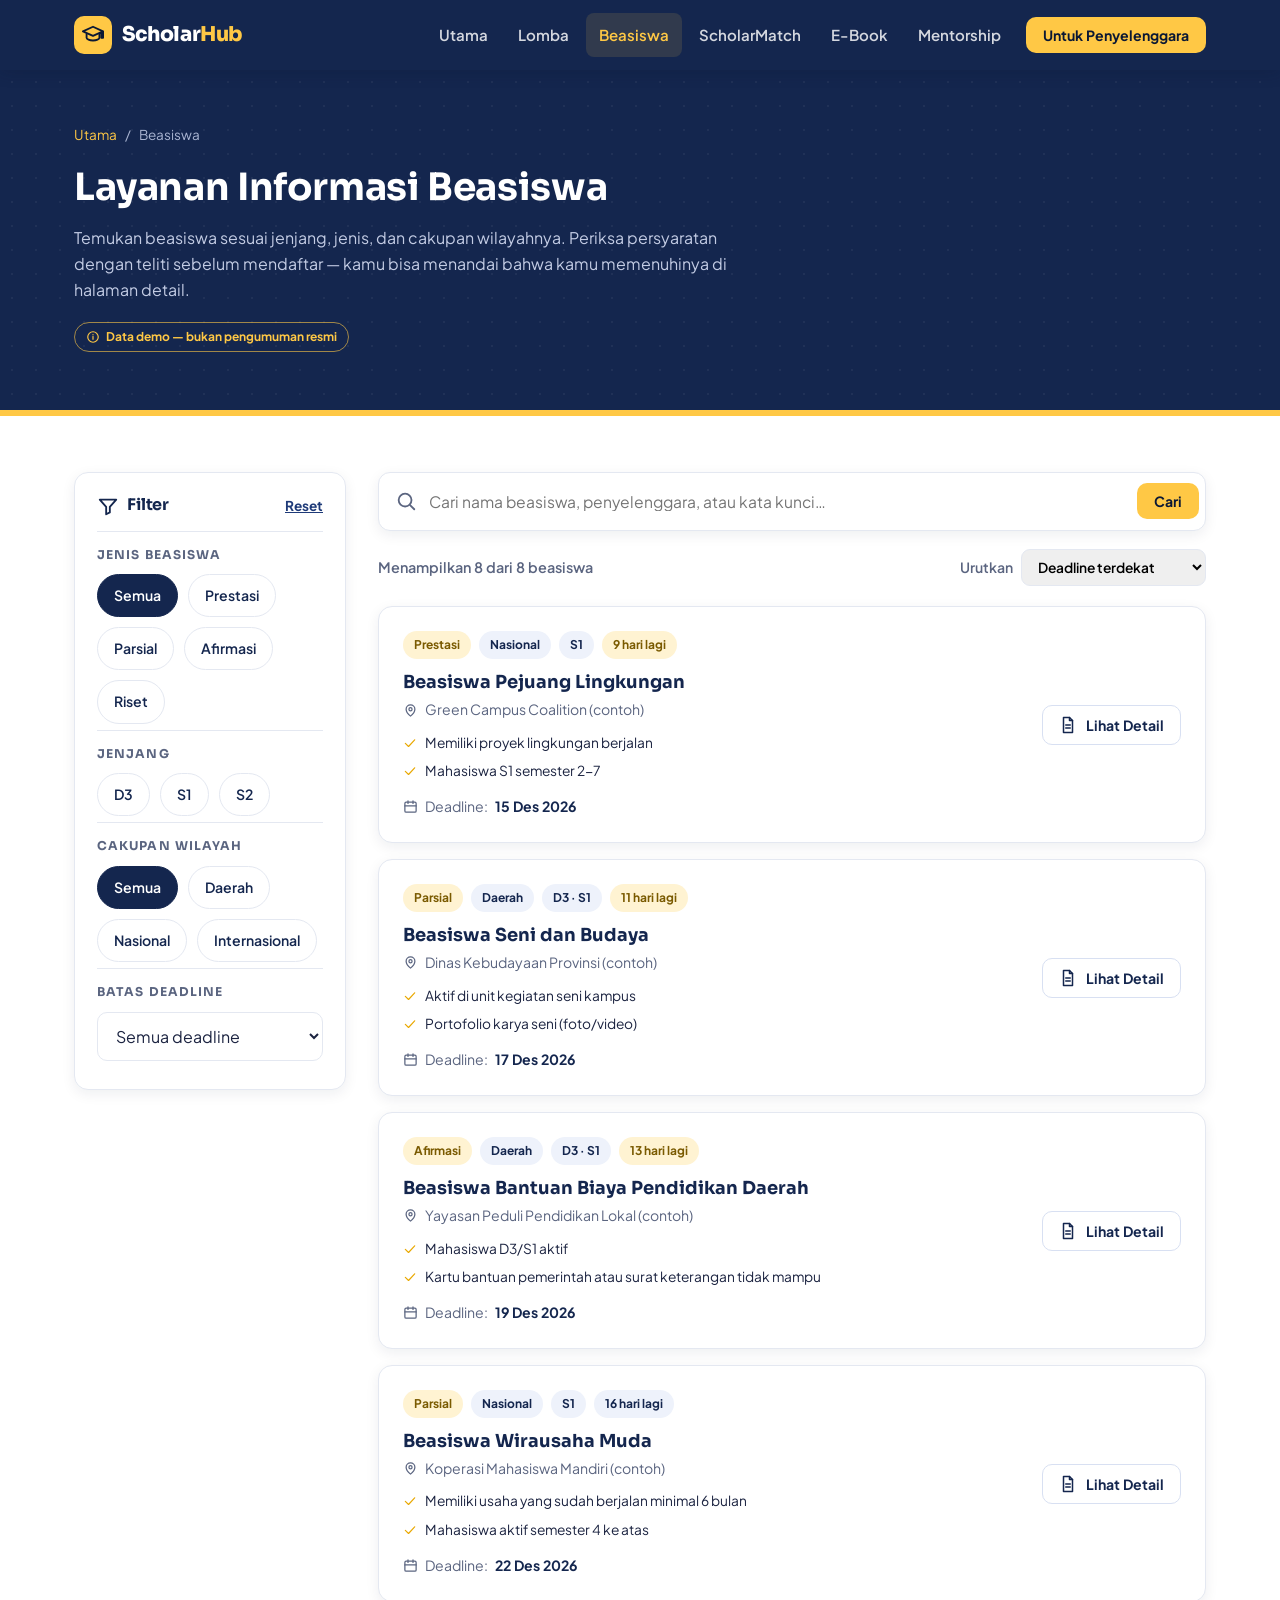
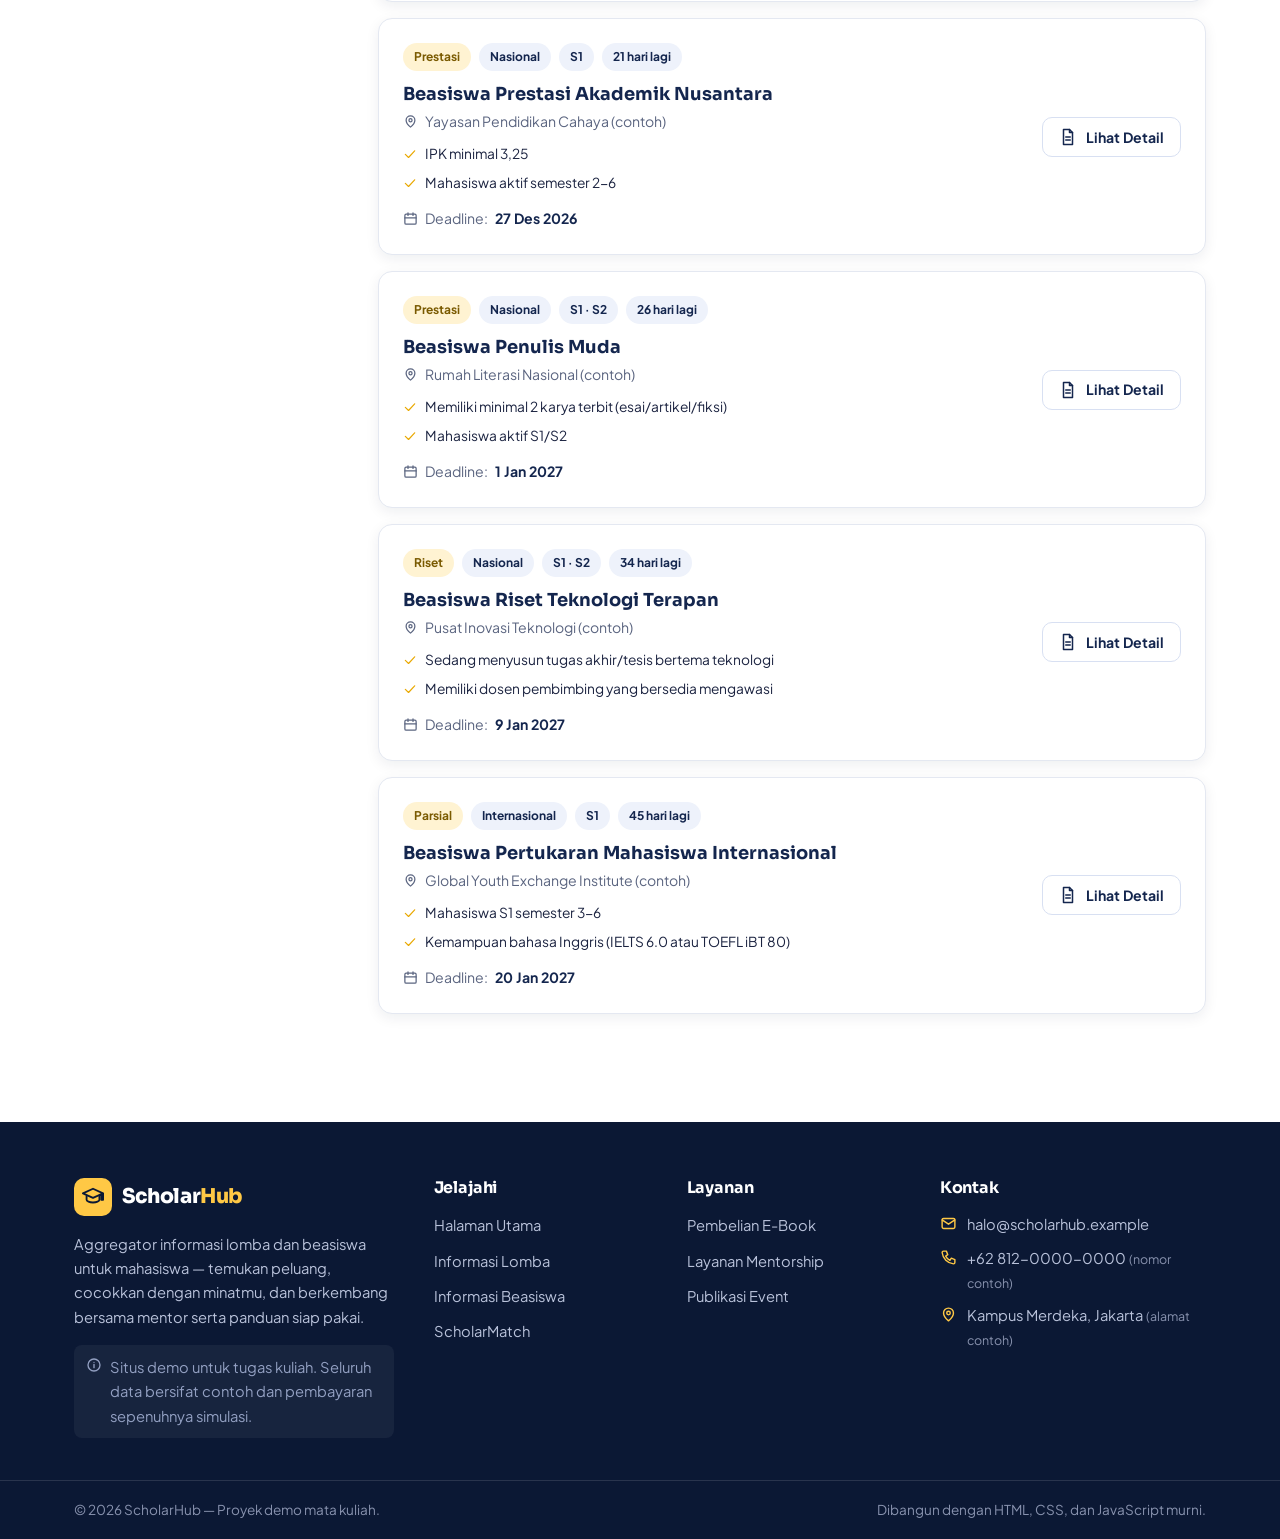
==== beasiswa.html @ 5a9e5149 "first commit" ====
<!DOCTYPE html>
<html lang="id">

<head>
    <meta charset="UTF-8">
    <meta name="viewport" content="width=device-width, initial-scale=1.0">
    <title>Informasi Beasiswa — ScholarHub</title>
    <meta name="description" content="Katalog beasiswa untuk mahasiswa dengan pencarian dan filter.">
    <link rel="preconnect" href="https://fonts.googleapis.com">
    <link rel="preconnect" href="https://fonts.gstatic.com" crossorigin>
    <link
        href="https://fonts.googleapis.com/css2?family=Sora:wght@600;700;800&family=Plus+Jakarta+Sans:wght@400;500;600;700&display=swap"
        rel="stylesheet">
    <link rel="stylesheet" href="css/style.css">
</head>

<body data-page="beasiswa">

    <header class="site-header">
        <div class="container nav-inner">
            <a class="brand" href="index.html">
                <span class="brand-mark"><svg class="icon">
                        <use href="#i-cap"></use>
                    </svg></span>
                <span class="brand-text">Scholar<em>Hub</em></span>
            </a>
            <button class="nav-toggle" id="navToggle" aria-label="Buka menu navigasi" aria-expanded="false">
                <svg class="icon">
                    <use href="#i-menu"></use>
                </svg>
            </button>
            <nav class="nav-menu" id="navMenu">
                <a class="nav-link" data-nav="utama" href="index.html">Utama</a>
                <a class="nav-link" data-nav="lomba" href="lomba.html">Lomba</a>
                <a class="nav-link" data-nav="beasiswa" href="beasiswa.html">Beasiswa</a>
                <a class="nav-link" data-nav="scholarmatch" href="scholarmatch.html">ScholarMatch</a>
                <a class="nav-link" data-nav="ebook" href="ebook.html">E-Book</a>
                <a class="nav-link" data-nav="mentorship" href="mentorship.html">Mentorship</a>
                <a class="btn btn-primary btn-sm nav-cta" data-nav="publikasi" href="publikasi-event.html">Untuk
                    Penyelenggara</a>
            </nav>
        </div>
    </header>

    <main>
        <section class="page-hero">
            <div class="container">
                <nav class="breadcrumb"><a href="index.html">Utama</a><span>/</span><span>Beasiswa</span></nav>
                <h1>Layanan Informasi Beasiswa</h1>
                <p>Temukan beasiswa sesuai jenjang, jenis, dan cakupan wilayahnya. Periksa persyaratan
                    dengan teliti sebelum mendaftar — kamu bisa menandai bahwa kamu memenuhinya di halaman detail.</p>
                <span class="badge badge-outline-light">
                    <svg class="icon">
                        <use href="#i-info"></use>
                    </svg> Data demo — bukan pengumuman resmi</span>
            </div>
        </section>

        <section class="katalog-section">
            <div class="container katalog-layout">

                <aside class="filter-panel" id="filterPanel">
                    <div class="filter-head">
                        <h3><svg class="icon">
                                <use href="#i-filter"></use>
                            </svg> Filter</h3>
                        <button class="link-btn" id="resetFilter">Reset</button>
                    </div>
                    <div class="filter-group">
                        <h4>Jenis Beasiswa</h4>
                        <div class="chip-group">
                            <label class="chip"><input type="radio" name="jenis" value="Semua"
                                    checked><span>Semua</span></label>
                            <label class="chip"><input type="radio" name="jenis"
                                    value="Prestasi"><span>Prestasi</span></label>
                            <label class="chip"><input type="radio" name="jenis"
                                    value="Parsial"><span>Parsial</span></label>
                            <label class="chip"><input type="radio" name="jenis"
                                    value="Afirmasi"><span>Afirmasi</span></label>
                            <label class="chip"><input type="radio" name="jenis"
                                    value="Riset"><span>Riset</span></label>
                        </div>
                    </div>
                    <div class="filter-group">
                        <h4>Jenjang</h4>
                        <div class="chip-group">
                            <label class="chip"><input type="checkbox" name="jenjang" value="D3"><span>D3</span></label>
                            <label class="chip"><input type="checkbox" name="jenjang" value="S1"><span>S1</span></label>
                            <label class="chip"><input type="checkbox" name="jenjang" value="S2"><span>S2</span></label>
                        </div>
                    </div>
                    <div class="filter-group">
                        <h4>Cakupan Wilayah</h4>
                        <div class="chip-group">
                            <label class="chip"><input type="radio" name="cakupan" value="Semua"
                                    checked><span>Semua</span></label>
                            <label class="chip"><input type="radio" name="cakupan"
                                    value="Daerah"><span>Daerah</span></label>
                            <label class="chip"><input type="radio" name="cakupan"
                                    value="Nasional"><span>Nasional</span></label>
                            <label class="chip"><input type="radio" name="cakupan"
                                    value="Internasional"><span>Internasional</span></label>
                        </div>
                    </div>
                    <div class="filter-group">
                        <h4>Batas Deadline</h4>
                        <div class="field" style="margin:0">
                            <select id="filterDeadline">
                                <option value="">Semua deadline</option>
                                <option value="7">paling lambat 7 hari lagi</option>
                                <option value="30">paling lambat 30 hari lagi</option>
                                <option value="90">paling lambat 90 hari lagi</option>
                            </select>
                        </div>
                    </div>
                </aside>

                <div class="hasil-col">
                    <div class="search-bar">
                        <svg class="icon">
                            <use href="#i-search"></use>
                        </svg>
                        <input type="search" id="cariBeasiswa"
                            placeholder="Cari nama beasiswa, penyelenggara, atau kata kunci…">
                        <button class="btn btn-primary btn-sm" id="btnCari">Cari</button>
                    </div>
                    <div class="hasil-toolbar">
                        <p class="hasil-count" id="hasilCount"></p>
                        <div style="display:flex;gap:12px;align-items:center;flex-wrap:wrap">
                            <label class="sort-wrap">Urutkan
                                <select id="urutkan">
                                    <option value="deadline">Deadline terdekat</option>
                                    <option value="baru">Terbaru ditambahkan</option>
                                    <option value="judul">Nama A–Z</option>
                                </select>
                            </label>
                            <button class="filter-toggle-btn" id="toggleFilter">
                                <svg class="icon">
                                    <use href="#i-filter"></use>
                                </svg> Filter</button>
                        </div>
                    </div>

                    <div class="item-list" id="beasiswaList"></div>

                    <div class="empty-state" id="emptyBeasiswa" hidden>
                        <div class="empty-icon"><svg class="icon">
                                <use href="#i-search"></use>
                            </svg></div>
                        <h3>Tidak ada beasiswa yang cocok</h3>
                        <p>Coba ubah kata kunci pencarian atau longgarkan filter yang dipilih.</p>
                        <button class="btn btn-outline" id="resetFilter2">
                            <svg class="icon">
                                <use href="#i-refresh"></use>
                            </svg> Reset Semua Filter</button>
                    </div>
                </div>
            </div>
        </section>
    </main>

    <footer class="site-footer">
        <div class="footer-grid">
            <div class="footer-brand">
                <a class="brand" href="index.html">
                    <span class="brand-mark"><svg class="icon">
                            <use href="#i-cap"></use>
                        </svg></span>
                    <span class="brand-text">Scholar<em>Hub</em></span>
                </a>
                <p>Aggregator informasi lomba dan beasiswa untuk mahasiswa — temukan peluang,
                    cocokkan dengan minatmu, dan berkembang bersama mentor serta panduan siap pakai.</p>
                <p class="footer-note"><svg class="icon">
                        <use href="#i-info"></use>
                    </svg>
                    Situs demo untuk tugas kuliah. Seluruh data bersifat contoh dan pembayaran sepenuhnya simulasi.</p>
            </div>
            <nav class="footer-col">
                <h4>Jelajahi</h4>
                <ul>
                    <li><a href="index.html">Halaman Utama</a></li>
                    <li><a href="lomba.html">Informasi Lomba</a></li>
                    <li><a href="beasiswa.html">Informasi Beasiswa</a></li>
                    <li><a href="scholarmatch.html">ScholarMatch</a></li>
                </ul>
            </nav>
            <nav class="footer-col">
                <h4>Layanan</h4>
                <ul>
                    <li><a href="ebook.html">Pembelian E-Book</a></li>
                    <li><a href="mentorship.html">Layanan Mentorship</a></li>
                    <li><a href="publikasi-event.html">Publikasi Event</a></li>
                </ul>
            </nav>
            <div class="footer-col">
                <h4>Kontak</h4>
                <ul class="footer-contact">
                    <li><svg class="icon">
                            <use href="#i-mail"></use>
                        </svg>
                        <a href="mailto:halo@scholarhub.example">halo@scholarhub.example</a>
                    </li>
                    <li><svg class="icon">
                            <use href="#i-phone"></use>
                        </svg>
                        <span>+62 812-0000-0000 <em>(nomor contoh)</em></span>
                    </li>
                    <li><svg class="icon">
                            <use href="#i-map-pin"></use>
                        </svg>
                        <span>Kampus Merdeka, Jakarta <em>(alamat contoh)</em></span>
                    </li>
                </ul>
            </div>
        </div>
        <div class="footer-bottom">
            <div class="container">
                <span>© <span data-year>2025</span> ScholarHub — Proyek demo mata kuliah.</span>
                <span>Dibangun dengan HTML, CSS, dan JavaScript murni.</span>
            </div>
        </div>
    </footer>

    <div class="modal-overlay" id="modalDetail" aria-hidden="true">
        <div class="modal" role="dialog" aria-modal="true">
            <button class="modal-close" data-close aria-label="Tutup detail">
                <svg class="icon">
                    <use href="#i-close"></use>
                </svg>
            </button>
            <div class="modal-body" id="modalBody"></div>
        </div>
    </div>

    <script src="js/script.js"></script>
</body>

</html>
---- css/style.css ----
/* =========================================================
   style.css — GAYA TUNGGAL SCHOLARHUB (semua 7 halaman)
   Palet: biru tua (utama), kuning (aksen), putih (dasar)
   Urutan: 1) Global  2) Halaman utama  3) Lomba & Beasiswa
   4) ScholarMatch  5) E-Book  6) Mentorship  7) Publikasi Event
   ========================================================= */

:root {
    --navy: #14264E;
    --navy-dark: #0B1834;
    --navy-2: #1E3A78;
    --navy-3: #31559E;
    --navy-soft: #EEF2FB;
    --navy-line: #D8E0F2;
    --yellow: #FFC845;
    --yellow-strong: #E9A800;
    --yellow-soft: #FFF3D2;
    --white: #FFFFFF;
    --ink: #1B2340;
    --muted: #5B6580;
    --line: #E4E8F1;
    --green: #157347;
    --green-soft: #E3F4E9;
    --red: #C22F2F;
    --red-soft: #FBEAE8;
    --radius: 14px;
    --radius-sm: 10px;
    --shadow: 0 10px 30px rgba(11, 24, 52, .10);
    --shadow-sm: 0 4px 14px rgba(11, 24, 52, .07);
    --font-body: "Plus Jakarta Sans", "Segoe UI", Tahoma, sans-serif;
    --font-head: "Sora", "Plus Jakarta Sans", "Segoe UI", sans-serif;
}

/* =========================================================
   1) GAYA GLOBAL
   ========================================================= */
* {
    margin: 0;
    padding: 0;
    box-sizing: border-box
}

html {
    scroll-behavior: smooth
}

body {
    font-family: var(--font-body);
    color: var(--ink);
    background: var(--white);
    line-height: 1.65;
    font-size: 16px
}

img {
    max-width: 100%;
    display: block
}

a {
    color: var(--navy-2);
    text-decoration: none
}

a:hover {
    color: var(--navy-dark)
}

h1,
h2,
h3,
h4 {
    font-family: var(--font-head);
    color: var(--navy);
    line-height: 1.28;
    letter-spacing: -.01em
}

.container {
    max-width: 1180px;
    margin: 0 auto;
    padding: 0 24px
}

section {
    padding: 72px 0
}

.icon {
    width: 22px;
    height: 22px;
    flex: none;
    fill: none;
    stroke: currentColor;
    stroke-width: 2;
    stroke-linecap: round;
    stroke-linejoin: round
}

/* Kepala section */
.section-head {
    max-width: 640px;
    margin-bottom: 42px
}

.section-head.center {
    margin-inline: auto;
    text-align: center
}

.kicker {
    display: flex;
    align-items: center;
    gap: 10px;
    font-size: .78rem;
    font-weight: 700;
    letter-spacing: .15em;
    text-transform: uppercase;
    color: var(--navy-2);
    margin-bottom: 12px
}

.kicker::before {
    content: "";
    width: 26px;
    height: 4px;
    background: var(--yellow);
    border-radius: 2px
}

.kicker.center {
    justify-content: center
}

.section-head h2 {
    font-size: clamp(1.55rem, 3vw, 2.15rem);
    margin-bottom: 10px
}

.section-head p {
    color: var(--muted)
}

.fineprint {
    font-size: .78rem;
    color: var(--muted);
    margin-top: 12px
}

.fineprint.center {
    text-align: center
}

/* Tombol */
.btn {
    display: inline-flex;
    align-items: center;
    justify-content: center;
    gap: 9px;
    font-family: var(--font-body);
    font-weight: 700;
    font-size: .95rem;
    line-height: 1;
    padding: 14px 24px;
    border-radius: var(--radius-sm);
    border: 1px solid transparent;
    cursor: pointer;
    transition: transform .2s, box-shadow .2s, background .2s,
        color .2s, border-color .2s;
    text-decoration: none
}

.btn .icon {
    width: 18px;
    height: 18px
}

.btn-primary {
    background: var(--yellow);
    color: var(--navy-dark)
}

.btn-primary:hover {
    background: #FFD666;
    transform: translateY(-2px);
    box-shadow: 0 8px 20px rgba(233, 168, 0, .35);
    color: var(--navy-dark)
}

.btn-outline {
    background: var(--white);
    color: var(--navy);
    border-color: var(--navy-line)
}

.btn-outline:hover {
    border-color: var(--navy);
    background: var(--navy-soft);
    transform: translateY(-2px);
    color: var(--navy)
}

.btn-light {
    background: transparent;
    color: var(--white);
    border-color: rgba(255, 255, 255, .55)
}

.btn-light:hover {
    background: var(--white);
    color: var(--navy-dark);
    transform: translateY(-2px)
}

.btn-dark {
    background: var(--navy);
    color: #fff
}

.btn-dark:hover {
    background: var(--navy-2);
    transform: translateY(-2px);
    box-shadow: 0 8px 20px rgba(20, 38, 78, .35);
    color: #fff
}

.btn-sm {
    padding: 10px 16px;
    font-size: .88rem
}

.btn-block {
    width: 100%
}

.btn[disabled],
.btn.disabled {
    opacity: .5;
    cursor: not-allowed;
    transform: none !important;
    box-shadow: none !important
}

.link-btn {
    background: none;
    border: none;
    color: var(--navy-2);
    font-weight: 700;
    font-size: .85rem;
    cursor: pointer;
    text-decoration: underline;
    font-family: inherit;
    padding: 0
}

.link-btn:hover {
    color: var(--navy-dark)
}

/* Badge */
.badge {
    display: inline-flex;
    align-items: center;
    gap: 6px;
    font-size: .75rem;
    font-weight: 700;
    padding: 4px 11px;
    border-radius: 999px;
    background: var(--navy-soft);
    color: var(--navy)
}

.badge .icon {
    width: 14px;
    height: 14px
}

.badge-yellow {
    background: var(--yellow-soft);
    color: #7A5A00
}

.badge-green {
    background: var(--green-soft);
    color: var(--green)
}

.badge-red {
    background: var(--red-soft);
    color: var(--red)
}

.badge-solid {
    background: var(--yellow);
    color: var(--navy-dark)
}

.badge-dark {
    background: var(--navy);
    color: #fff
}

.badge-outline-light {
    background: transparent;
    border: 1px solid rgba(255, 200, 69, .6);
    color: var(--yellow)
}

/* Navbar */
.site-header {
    position: sticky;
    top: 0;
    z-index: 60;
    background: var(--navy);
    box-shadow: 0 2px 14px rgba(11, 24, 52, .25)
}

.nav-inner {
    display: flex;
    align-items: center;
    justify-content: space-between;
    gap: 16px;
    min-height: 70px;
    position: relative
}

.brand {
    display: flex;
    align-items: center;
    gap: 10px
}

.brand-mark {
    width: 38px;
    height: 38px;
    border-radius: 10px;
    background: var(--yellow);
    color: var(--navy-dark);
    display: flex;
    align-items: center;
    justify-content: center
}

.brand-text {
    font-family: var(--font-head);
    font-weight: 800;
    font-size: 1.28rem;
    color: #fff;
    letter-spacing: -.02em
}

.brand-text em {
    font-style: normal;
    color: var(--yellow)
}

.nav-menu {
    display: flex;
    align-items: center;
    gap: 4px
}

.nav-link {
    color: rgba(255, 255, 255, .82);
    font-weight: 600;
    font-size: .94rem;
    padding: 10px 13px;
    border-radius: 8px;
    transition: color .2s, background .2s
}

.nav-link:hover {
    color: #fff;
    background: rgba(255, 255, 255, .08)
}

.nav-link.active {
    color: var(--yellow);
    background: rgba(255, 200, 69, .12)
}

.nav-cta {
    margin-left: 8px
}

.nav-toggle {
    display: none;
    background: transparent;
    border: 0;
    color: #fff;
    padding: 8px;
    cursor: pointer
}

.nav-toggle .icon {
    width: 26px;
    height: 26px
}

@media(max-width:960px) {
    .nav-toggle {
        display: inline-flex
    }

    .nav-menu {
        position: absolute;
        top: 100%;
        left: 0;
        right: 0;
        background: var(--navy-dark);
        flex-direction: column;
        align-items: stretch;
        padding: 14px 24px 20px;
        gap: 4px;
        display: none;
        box-shadow: 0 18px 32px rgba(11, 24, 52, .35)
    }

    .nav-menu.open {
        display: flex
    }

    .nav-link {
        padding: 12px 10px
    }

    .nav-cta {
        margin: 8px 0 0;
        justify-content: center
    }
}

/* Page hero (halaman layanan) */
.page-hero {
    background: var(--navy);
    color: #fff;
    padding: 54px 0 58px;
    background-image: radial-gradient(rgba(255, 255, 255, .05) 1.2px, transparent 1.2px);
    background-size: 24px 24px;
    border-bottom: 6px solid var(--yellow)
}

.breadcrumb {
    display: flex;
    gap: 8px;
    align-items: center;
    font-size: .85rem;
    color: #AAB5D2;
    margin-bottom: 18px;
    flex-wrap: wrap
}

.breadcrumb a {
    color: var(--yellow)
}

.page-hero h1 {
    color: #fff;
    font-size: clamp(1.7rem, 3.4vw, 2.35rem);
    margin-bottom: 12px;
    max-width: 720px
}

.page-hero p {
    color: #C3CCE4;
    max-width: 660px
}

.page-hero .badge {
    margin-top: 18px
}

/* Kartu & daftar kartu */
.card {
    background: var(--white);
    border: 1px solid var(--line);
    border-radius: var(--radius);
    box-shadow: var(--shadow-sm);
    padding: 26px;
    transition: transform .2s,
        box-shadow .2s, border-color .2s
}

.card:hover {
    transform: translateY(-3px);
    box-shadow: var(--shadow);
    border-color: var(--navy-line)
}

.item-list {
    display: flex;
    flex-direction: column;
    gap: 16px
}

.row-card {
    background: var(--white);
    border: 1px solid var(--line);
    border-radius: var(--radius);
    box-shadow: var(--shadow-sm);
    padding: 24px;
    display: grid;
    grid-template-columns: 1fr auto;
    gap: 18px;
    align-items: center;
    transition: transform .2s, border-color .2s, box-shadow .2s
}

.row-card:hover {
    transform: translateY(-2px);
    border-color: var(--yellow-strong);
    box-shadow: var(--shadow)
}

.row-card h3 {
    font-size: 1.12rem;
    margin-bottom: 4px
}

.tag-row {
    display: flex;
    flex-wrap: wrap;
    gap: 8px;
    margin-bottom: 12px
}

.row-org {
    color: var(--muted);
    font-size: .88rem;
    display: flex;
    align-items: center;
    gap: 7px;
    margin-bottom: 10px
}

.row-org .icon {
    width: 15px;
    height: 15px
}

.row-desc {
    font-size: .93rem;
    margin-bottom: 12px;
    max-width: 640px
}

.row-meta {
    font-size: .88rem;
    color: var(--muted);
    display: flex;
    align-items: center;
    gap: 7px;
    flex-wrap: wrap
}

.row-meta .icon {
    width: 15px;
    height: 15px
}

.row-meta strong {
    color: var(--navy)
}

.row-side {
    display: flex;
    align-items: center
}

.link-judul {
    background: none;
    border: none;
    font-family: var(--font-head);
    font-weight: 700;
    font-size: 1.12rem;
    color: var(--navy);
    cursor: pointer;
    text-align: left;
    padding: 0;
    line-height: 1.3
}

.link-judul:hover {
    color: var(--navy-2);
    text-decoration: underline;
    text-decoration-color: var(--yellow-strong);
    text-decoration-thickness: 3px
}

@media(max-width:720px) {
    .row-card {
        grid-template-columns: 1fr
    }

    .row-side {
        justify-content: flex-start
    }
}

/* Formulir */
.field {
    margin-bottom: 18px
}

.field>label {
    display: block;
    font-weight: 700;
    font-size: .9rem;
    margin-bottom: 7px;
    color: var(--navy)
}

.field .req {
    color: var(--red)
}

.field input[type=text],
.field input[type=email],
.field input[type=tel],
.field input[type=url],
.field input[type=date],
.field input[type=search],
.field input[type=number],
.field select,
.field textarea {
    width: 100%;
    padding: 12px 14px;
    border: 1.5px solid var(--line);
    border-radius: 10px;
    font: inherit;
    color: var(--ink);
    background: #fff;
    transition: border-color .2s, box-shadow .2s
}

.field textarea {
    min-height: 110px;
    resize: vertical
}

.field input:focus,
.field select:focus,
.field textarea:focus {
    outline: none;
    border-color: var(--navy);
    box-shadow: 0 0 0 3px rgba(255, 200, 69, .35)
}

.field.invalid input,
.field.invalid select,
.field.invalid textarea {
    border-color: var(--red)
}

.field-error {
    display: none;
    color: var(--red);
    font-size: .82rem;
    margin-top: 6px;
    font-weight: 600
}

.field.invalid .field-error {
    display: block
}

.field-hint {
    color: var(--muted);
    font-size: .82rem;
    margin-top: 6px
}

.field-row {
    display: grid;
    grid-template-columns: 1fr 1fr;
    gap: 16px
}

@media(max-width:640px) {
    .field-row {
        grid-template-columns: 1fr
    }
}

/* Chip (filter & pilihan kuesioner) */
.chip {
    display: inline-flex;
    cursor: pointer;
    user-select: none
}

.chip input {
    position: absolute;
    opacity: 0;
    pointer-events: none
}

.chip span {
    display: inline-flex;
    align-items: center;
    gap: 8px;
    padding: 9px 16px;
    border-radius: 999px;
    border: 1.5px solid var(--line);
    font-weight: 600;
    font-size: .88rem;
    color: var(--navy);
    background: #fff;
    transition: all .2s
}

.chip span .icon {
    width: 15px;
    height: 15px
}

.chip:hover span {
    border-color: var(--navy-line)
}

.chip input:checked+span {
    background: var(--navy);
    color: #fff;
    border-color: var(--navy)
}

.chip input:focus-visible+span {
    box-shadow: 0 0 0 3px rgba(255, 200, 69, .4)
}

.chip-group {
    display: flex;
    flex-wrap: wrap;
    gap: 10px
}

.agree-check {
    display: flex;
    gap: 10px;
    align-items: flex-start;
    font-size: .9rem;
    cursor: pointer;
    margin: 14px 0
}

.agree-check input {
    width: 18px;
    height: 18px;
    accent-color: var(--navy);
    margin-top: 2px;
    flex: none
}

/* Modal */
.modal-overlay {
    position: fixed;
    inset: 0;
    background: rgba(11, 24, 52, .62);
    display: flex;
    align-items: center;
    justify-content: center;
    padding: 20px;
    z-index: 100;
    opacity: 0;
    visibility: hidden;
    transition: opacity .25s, visibility .25s
}

.modal-overlay.show {
    opacity: 1;
    visibility: visible
}

.modal {
    background: #fff;
    border-radius: 18px;
    max-width: 600px;
    width: 100%;
    max-height: 88vh;
    overflow-y: auto;
    position: relative;
    box-shadow: 0 24px 60px rgba(11, 24, 52, .35);
    transform: translateY(14px);
    transition: transform .25s
}

.modal-overlay.show .modal {
    transform: translateY(0)
}

.modal-close {
    position: absolute;
    top: 14px;
    right: 14px;
    background: var(--navy-soft);
    border: 0;
    width: 36px;
    height: 36px;
    border-radius: 10px;
    display: flex;
    align-items: center;
    justify-content: center;
    cursor: pointer;
    color: var(--navy);
    transition: background .2s
}

.modal-close:hover {
    background: var(--yellow)
}

.modal-body {
    padding: 28px
}

.modal-title {
    font-size: 1.38rem;
    margin: 14px 0 4px;
    padding-right: 42px
}

.modal-org {
    color: var(--muted);
    font-size: .9rem;
    display: flex;
    align-items: center;
    gap: 7px;
    margin-bottom: 4px
}

.modal-org .icon {
    width: 15px;
    height: 15px
}

.modal-sub {
    font-size: 1rem;
    margin: 22px 0 10px
}

.modal-teks {
    font-size: .93rem
}

.modal-cta {
    display: flex;
    gap: 12px;
    flex-wrap: wrap;
    margin-top: 10px
}

.meta-grid {
    display: grid;
    grid-template-columns: 1fr 1fr;
    gap: 10px;
    margin: 18px 0 8px
}

.meta-grid>div {
    background: var(--navy-soft);
    border-radius: 10px;
    padding: 10px 14px
}

.meta-grid span {
    display: block;
    font-size: .72rem;
    color: var(--muted);
    font-weight: 700;
    text-transform: uppercase;
    letter-spacing: .06em;
    margin-bottom: 2px
}

.meta-grid strong {
    font-size: .92rem;
    color: var(--navy)
}

@media(max-width:480px) {
    .meta-grid {
        grid-template-columns: 1fr
    }
}

.check-list {
    list-style: none;
    display: flex;
    flex-direction: column;
    gap: 9px;
    margin-bottom: 8px
}

.check-list li {
    display: flex;
    gap: 10px;
    align-items: flex-start;
    font-size: .93rem
}

.check-list .icon {
    width: 17px;
    height: 17px;
    color: var(--yellow-strong);
    flex: none;
    margin-top: 3px
}

.doc-list {
    list-style: none;
    display: flex;
    flex-direction: column;
    gap: 9px;
    margin-bottom: 8px
}

.doc-list li {
    display: flex;
    gap: 10px;
    align-items: center;
    font-size: .92rem;
    background: var(--navy-soft);
    border-radius: 9px;
    padding: 9px 14px
}

.doc-list .icon {
    width: 16px;
    height: 16px;
    color: var(--navy-2)
}

/* Catatan / alert */
.note {
    display: flex;
    gap: 12px;
    align-items: flex-start;
    background: var(--yellow-soft);
    border: 1px solid rgba(233, 168, 0, .4);
    border-radius: 12px;
    padding: 14px 16px;
    font-size: .88rem;
    color: #6B4E00;
    margin-top: 16px
}

.note .icon {
    width: 18px;
    height: 18px;
    flex: none;
    margin-top: 2px
}

.note.info {
    background: var(--navy-soft);
    border-color: var(--navy-line);
    color: var(--navy)
}

.note.success {
    background: var(--green-soft);
    border-color: #BFE3CC;
    color: #0E5C36
}

.note.danger {
    background: var(--red-soft);
    border-color: #F1C4C0;
    color: var(--red)
}

.note .link-btn {
    margin-left: 6px;
    white-space: nowrap
}

/* Empty state */
.empty-state {
    text-align: center;
    padding: 60px 24px;
    border: 1.5px dashed var(--line);
    border-radius: var(--radius)
}

.empty-icon {
    width: 70px;
    height: 70px;
    border-radius: 50%;
    background: var(--navy-soft);
    color: var(--navy-2);
    display: flex;
    align-items: center;
    justify-content: center;
    margin: 0 auto 18px
}

.empty-icon .icon {
    width: 32px;
    height: 32px
}

.empty-state h3 {
    margin-bottom: 8px
}

.empty-state p {
    color: var(--muted);
    margin-bottom: 20px
}

/* Stepper (checkout & booking) */
.stepper {
    list-style: none;
    display: flex;
    margin: 26px 0 30px;
    border: 1px solid var(--line);
    border-radius: 12px;
    overflow: hidden;
    background: #fff
}

.stepper li {
    flex: 1;
    display: flex;
    align-items: center;
    gap: 10px;
    padding: 13px 16px;
    font-weight: 700;
    font-size: .84rem;
    color: var(--muted);
    border-right: 1px solid var(--line)
}

.stepper li:last-child {
    border-right: 0
}

.stepper li span {
    width: 26px;
    height: 26px;
    border-radius: 50%;
    background: var(--navy-soft);
    color: var(--navy);
    display: flex;
    align-items: center;
    justify-content: center;
    font-size: .8rem;
    flex: none
}

.stepper li.aktif {
    color: var(--navy);
    background: var(--navy-soft)
}

.stepper li.aktif span {
    background: var(--navy);
    color: var(--yellow)
}

.stepper li.selesai {
    color: var(--navy)
}

.stepper li.selesai span {
    background: var(--yellow);
    color: var(--navy-dark)
}

@media(max-width:640px) {
    .stepper li {
        padding: 10px;
        font-size: .72rem
    }

    .stepper li span {
        display: none
    }
}

/* Utilitas bersama */
.spinner {
    width: 44px;
    height: 44px;
    border: 4px solid var(--navy-soft);
    border-top-color: var(--yellow-strong);
    border-radius: 50%;
    animation: spin .8s linear infinite;
    margin: 0 auto
}

.spinner.kecil {
    width: 24px;
    height: 24px;
    border-width: 3px
}

@keyframes spin {
    to {
        transform: rotate(360deg)
    }
}

.harga {
    display: flex;
    flex-direction: column;
    line-height: 1.2
}

.harga strong {
    font-family: var(--font-head);
    font-size: 1.18rem;
    color: var(--navy)
}

.harga span {
    font-size: .78rem;
    color: var(--muted)
}

.total-row {
    display: flex;
    justify-content: space-between;
    font-size: .95rem;
    color: var(--muted);
    padding: 9px 0
}

.total-row.grand {
    border-top: 1.5px solid var(--line);
    margin-top: 6px;
    padding-top: 14px;
    color: var(--navy);
    font-size: 1.12rem;
    font-weight: 800;
    font-family: var(--font-head)
}

.promo-row {
    display: flex;
    gap: 10px
}

.promo-row input {
    flex: 1;
    padding: 11px 14px;
    border: 1.5px solid var(--line);
    border-radius: 10px;
    font: inherit
}

.pay-result {
    text-align: center;
    padding: 14px 0 4px
}

.pay-icon {
    width: 74px;
    height: 74px;
    border-radius: 50%;
    display: flex;
    align-items: center;
    justify-content: center;
    margin: 0 auto 16px;
    background: var(--green-soft);
    color: var(--green)
}

.pay-icon .icon {
    width: 34px;
    height: 34px
}

.pay-icon.merah {
    background: var(--red-soft);
    color: var(--red)
}

.pay-result h3 {
    font-size: 1.35rem;
    margin-bottom: 8px
}

.pay-result .pay-sub {
    color: var(--muted);
    font-size: .92rem;
    max-width: 420px;
    margin: 0 auto 18px
}

.pay-result .modal-cta {
    justify-content: center;
    margin-top: 18px
}

/* Toast */
.toast-box {
    position: fixed;
    bottom: 24px;
    left: 50%;
    transform: translateX(-50%);
    z-index: 200;
    display: flex;
    flex-direction: column;
    gap: 10px;
    width: min(92vw, 430px)
}

.toast {
    display: flex;
    align-items: center;
    gap: 12px;
    background: var(--navy-dark);
    color: #fff;
    padding: 14px 18px;
    border-radius: 12px;
    font-size: .92rem;
    font-weight: 600;
    box-shadow: 0 14px 34px rgba(11, 24, 52, .4);
    animation: toastIn .3s ease
}

.toast .icon {
    width: 20px;
    height: 20px;
    color: var(--yellow)
}

.toast.sukses .icon {
    color: #5BD98F
}

.toast.out {
    animation: toastOut .3s ease forwards
}

@keyframes toastIn {
    from {
        opacity: 0;
        transform: translateY(14px)
    }

    to {
        opacity: 1;
        transform: none
    }
}

@keyframes toastOut {
    to {
        opacity: 0;
        transform: translateY(14px)
    }
}

/* Footer */
.site-footer {
    background: var(--navy-dark);
    color: #B9C2DA;
    margin-top: 24px
}

.footer-grid {
    display: grid;
    grid-template-columns: 1.5fr 1fr 1fr 1.25fr;
    gap: 40px;
    padding: 56px 24px 42px;
    max-width: 1180px;
    margin: 0 auto
}

.footer-grid h4 {
    color: #fff;
    font-size: 1rem;
    margin-bottom: 14px
}

.footer-brand p {
    font-size: .92rem;
    margin-top: 16px
}

.footer-note {
    display: flex;
    gap: 8px;
    align-items: flex-start;
    color: #93A0C2;
    font-size: .82rem;
    margin-top: 14px;
    background: rgba(255, 255, 255, .05);
    padding: 10px 12px;
    border-radius: 8px
}

.footer-note .icon {
    width: 16px;
    height: 16px;
    margin-top: 2px;
    flex: none
}

.footer-col ul {
    list-style: none;
    display: flex;
    flex-direction: column;
    gap: 9px
}

.footer-col a {
    color: #B9C2DA;
    font-size: .92rem
}

.footer-col a:hover {
    color: var(--yellow)
}

.footer-contact li {
    display: flex;
    gap: 10px;
    align-items: flex-start;
    font-size: .92rem
}

.footer-contact .icon {
    width: 17px;
    height: 17px;
    margin-top: 3px;
    color: var(--yellow);
    flex: none
}

.footer-contact em {
    font-style: normal;
    color: #8892AE;
    font-size: .78rem
}

.footer-bottom {
    border-top: 1px solid rgba(255, 255, 255, .12);
    padding: 18px 0
}

.footer-bottom .container {
    display: flex;
    justify-content: space-between;
    gap: 12px;
    flex-wrap: wrap;
    font-size: .85rem;
    color: #8892AE
}

@media(max-width:900px) {
    .footer-grid {
        grid-template-columns: 1fr 1fr
    }
}

@media(max-width:560px) {
    .footer-grid {
        grid-template-columns: 1fr
    }
}

/* =========================================================
   2) HALAMAN UTAMA (index.html)
   ========================================================= */
/* Hero */
.hero {
    background: var(--navy);
    color: #fff;
    padding: 88px 0 96px;
    border-bottom: 6px solid var(--yellow);
    background-image: radial-gradient(rgba(255, 255, 255, .06) 1.5px, transparent 1.5px);
    background-size: 26px 26px
}

.hero-grid {
    display: grid;
    grid-template-columns: 1.12fr .88fr;
    gap: 56px;
    align-items: center
}

.hero-kicker {
    display: inline-flex;
    align-items: center;
    gap: 10px;
    font-weight: 700;
    letter-spacing: .16em;
    text-transform: uppercase;
    font-size: .78rem;
    color: var(--yellow);
    margin-bottom: 18px
}

.hero-kicker::before {
    content: "";
    width: 34px;
    height: 3px;
    background: var(--yellow)
}

.hero h1 {
    color: #fff;
    font-size: clamp(2.05rem, 4.5vw, 3.2rem);
    line-height: 1.13;
    margin-bottom: 20px
}

.hero h1 span {
    color: var(--yellow)
}

.hero-lead {
    color: #C7D0E8;
    max-width: 520px;
    font-size: 1.05rem;
    margin-bottom: 32px
}

.hero-actions {
    display: flex;
    flex-wrap: wrap;
    gap: 14px;
    margin-bottom: 26px
}

.btn-hero-alt {
    background: rgba(255, 255, 255, .08);
    color: var(--yellow);
    border: 1px dashed rgba(255, 200, 69, .55)
}

.btn-hero-alt:hover {
    background: rgba(255, 200, 69, .16);
    color: var(--yellow);
    transform: translateY(-2px)
}

.hero-note {
    display: flex;
    gap: 9px;
    align-items: flex-start;
    color: #8894B4;
    font-size: .83rem;
    max-width: 440px
}

.hero-note .icon {
    width: 16px;
    height: 16px;
    flex: none;
    margin-top: 3px
}

.hero-panel {
    background: #fff;
    border-radius: 18px;
    box-shadow: 0 30px 60px rgba(5, 12, 30, .4);
    padding: 22px;
    color: var(--ink)
}

.hero-panel-head {
    display: flex;
    align-items: center;
    gap: 9px;
    font-weight: 800;
    font-family: var(--font-head);
    color: var(--navy);
    font-size: .95rem;
    padding-bottom: 14px;
    border-bottom: 1px solid var(--line);
    margin-bottom: 14px
}

.dot-live {
    width: 9px;
    height: 9px;
    border-radius: 50%;
    background: var(--yellow-strong);
    animation: pulse 1.6s infinite
}

@keyframes pulse {

    0%,
    100% {
        box-shadow: 0 0 0 0 rgba(233, 168, 0, .45)
    }

    50% {
        box-shadow: 0 0 0 7px rgba(233, 168, 0, 0)
    }
}

.hero-slides {
    position: relative;
    min-height: 206px
}

.hero-slide {
    position: absolute;
    inset: 0;
    display: flex;
    flex-direction: column;
    gap: 12px;
    opacity: 0;
    transform: translateX(16px);
    transition: opacity .5s, transform .5s;
    pointer-events: none
}

.hero-slide.aktif {
    opacity: 1;
    transform: none;
    pointer-events: auto
}

.hero-item {
    border: 1px solid var(--line);
    border-radius: 12px;
    padding: 14px 16px;
    display: flex;
    flex-direction: column;
    gap: 7px;
    transition: border-color .2s, transform .2s
}

.hero-item:hover {
    border-color: var(--yellow-strong);
    transform: translateX(4px)
}

.hero-item .badge {
    align-self: flex-start
}

.hero-item strong {
    font-family: var(--font-head);
    font-size: .96rem;
    color: var(--navy);
    line-height: 1.32
}

.hero-item small {
    color: var(--muted);
    display: flex;
    align-items: center;
    gap: 6px;
    font-size: .79rem
}

.hero-item small .icon {
    width: 14px;
    height: 14px
}

.hero-dots {
    display: flex;
    gap: 7px;
    justify-content: center;
    margin-top: 16px
}

.hero-dots button {
    width: 8px;
    height: 8px;
    border-radius: 99px;
    border: 0;
    background: var(--navy-line);
    cursor: pointer;
    padding: 0;
    transition: all .25s
}

.hero-dots button.aktif {
    width: 22px;
    background: var(--yellow-strong)
}

@media(max-width:960px) {
    .hero {
        padding: 60px 0 70px
    }

    .hero-grid {
        grid-template-columns: 1fr;
        gap: 40px
    }
}

/* Statistik */
.stats-strip {
    padding: 64px 0 46px
}

.stats-grid {
    display: grid;
    grid-template-columns: repeat(4, 1fr)
}

.stat {
    padding: 0 26px;
    border-left: 1px solid var(--line)
}

.stat:first-child {
    border-left: 0;
    padding-left: 0
}

.stat-num {
    font-family: var(--font-head);
    font-size: 2.6rem;
    font-weight: 800;
    color: var(--navy);
    display: flex;
    align-items: baseline;
    line-height: 1.1
}

.stat-num em {
    font-style: normal;
    color: var(--yellow-strong);
    font-size: 1.5rem;
    margin-left: 2px
}

.stat-label {
    color: var(--muted);
    font-size: .92rem;
    font-weight: 600;
    display: block;
    margin-top: 6px
}

@media(max-width:760px) {
    .stats-grid {
        grid-template-columns: 1fr 1fr;
        gap: 26px 0
    }

    .stat:nth-child(odd) {
        border-left: 0;
        padding-left: 0
    }
}

/* Kategori populer */
.kategori-section {
    padding-top: 56px
}

.kategori-grid {
    display: grid;
    grid-template-columns: repeat(4, 1fr);
    gap: 22px
}

.kategori-tile {
    background: var(--white);
    border: 1px solid var(--line);
    border-radius: var(--radius);
    box-shadow: var(--shadow-sm);
    padding: 26px 24px;
    display: flex;
    flex-direction: column;
    gap: 10px;
    transition: transform .2s, border-color .2s, box-shadow .2s
}

.kategori-tile:hover {
    transform: translateY(-4px);
    border-color: var(--yellow-strong);
    box-shadow: var(--shadow)
}

.kategori-ic {
    width: 48px;
    height: 48px;
    border-radius: 12px;
    background: var(--navy-soft);
    color: var(--navy-2);
    display: flex;
    align-items: center;
    justify-content: center;
    transition: background .2s, color .2s
}

.kategori-tile:hover .kategori-ic {
    background: var(--yellow);
    color: var(--navy-dark)
}

.kategori-tile strong {
    font-family: var(--font-head);
    color: var(--navy);
    font-size: 1.02rem
}

.kategori-count {
    font-size: .85rem;
    color: var(--muted)
}

.kategori-count b {
    color: var(--navy-2)
}

.kategori-cta {
    margin-top: auto;
    font-weight: 700;
    font-size: .88rem;
    color: var(--yellow-strong);
    display: inline-flex;
    align-items: center;
    gap: 7px
}

.kategori-cta .icon {
    width: 15px;
    height: 15px;
    transition: transform .2s
}

.kategori-tile:hover .kategori-cta .icon {
    transform: translateX(4px)
}

@media(max-width:960px) {
    .kategori-grid {
        grid-template-columns: 1fr 1fr
    }
}

@media(max-width:560px) {
    .kategori-grid {
        grid-template-columns: 1fr
    }
}

/* Terbaru */
.terbaru-section {
    background: var(--navy-soft)
}

.terbaru-head {
    display: flex;
    justify-content: space-between;
    align-items: flex-end;
    gap: 20px;
    flex-wrap: wrap;
    margin-bottom: 34px
}

.terbaru-head .section-head {
    margin-bottom: 0
}

.tab-toggle {
    display: inline-flex;
    background: #fff;
    border: 1px solid var(--navy-line);
    border-radius: 999px;
    padding: 5px;
    gap: 4px
}

.tab-btn {
    border: 0;
    background: transparent;
    font: inherit;
    font-weight: 700;
    font-size: .9rem;
    padding: 9px 22px;
    border-radius: 999px;
    cursor: pointer;
    color: var(--muted);
    transition: background .2s, color .2s
}

.tab-btn.aktif {
    background: var(--navy);
    color: var(--yellow)
}

.terbaru-grid {
    display: grid;
    grid-template-columns: repeat(4, 1fr);
    gap: 22px
}

.item-card {
    display: flex;
    flex-direction: column;
    gap: 10px;
    padding: 22px
}

.item-top {
    display: flex;
    justify-content: space-between;
    gap: 10px;
    align-items: flex-start;
    flex-wrap: wrap
}

.item-card h3 {
    font-size: 1rem;
    line-height: 1.35
}

.item-org {
    color: var(--muted);
    font-size: .85rem
}

.item-meta {
    display: flex;
    align-items: center;
    gap: 7px;
    color: var(--muted);
    font-size: .85rem
}

.item-meta .icon {
    width: 15px;
    height: 15px
}

.item-link {
    margin-top: auto;
    display: inline-flex;
    align-items: center;
    gap: 7px;
    font-weight: 700;
    font-size: .87rem;
    color: var(--yellow-strong)
}

.item-link .icon {
    width: 15px;
    height: 15px;
    transition: transform .2s
}

.item-card:hover .item-link .icon {
    transform: translateX(4px)
}

.terbaru-more {
    margin-top: 34px;
    text-align: center
}

@media(max-width:960px) {
    .terbaru-grid {
        grid-template-columns: 1fr 1fr
    }
}

@media(max-width:560px) {
    .terbaru-grid {
        grid-template-columns: 1fr
    }
}

/* Enam layanan */
.layanan-section {
    padding-top: 64px
}

.layanan-grid {
    display: grid;
    grid-template-columns: repeat(3, 1fr);
    gap: 24px
}

.layanan-card {
    background: var(--white);
    border: 1px solid var(--line);
    border-radius: var(--radius);
    box-shadow: var(--shadow-sm);
    padding: 28px 26px;
    display: flex;
    flex-direction: column;
    transition: transform .2s, border-color .2s, box-shadow .2s
}

.layanan-card:hover {
    transform: translateY(-4px);
    border-color: var(--yellow-strong);
    box-shadow: var(--shadow)
}

.layanan-top {
    display: flex;
    justify-content: space-between;
    align-items: center;
    margin-bottom: 18px
}

.layanan-no {
    font-family: var(--font-head);
    font-weight: 800;
    font-size: 1.05rem;
    color: var(--navy-line)
}

.layanan-ic {
    width: 46px;
    height: 46px;
    border-radius: 12px;
    background: var(--navy);
    color: var(--yellow);
    display: flex;
    align-items: center;
    justify-content: center
}

.layanan-card h3 {
    font-size: 1.12rem;
    margin-bottom: 8px
}

.layanan-card p {
    font-size: .92rem;
    color: var(--muted)
}

.layanan-link {
    margin-top: auto;
    padding-top: 18px;
    display: inline-flex;
    align-items: center;
    gap: 7px;
    font-weight: 700;
    font-size: .9rem;
    color: var(--yellow-strong)
}

.layanan-link .icon {
    width: 15px;
    height: 15px;
    transition: transform .2s
}

.layanan-card:hover .layanan-link .icon {
    transform: translateX(4px)
}

@media(max-width:960px) {
    .layanan-grid {
        grid-template-columns: 1fr 1fr
    }
}

@media(max-width:600px) {
    .layanan-grid {
        grid-template-columns: 1fr
    }
}

/* Keunggulan */
.unggul-section {
    background: var(--navy-dark);
    color: #C7D0E8;
    background-image: radial-gradient(rgba(255, 255, 255, .05) 1.2px, transparent 1.2px);
    background-size: 24px 24px
}

.unggul-grid {
    display: grid;
    grid-template-columns: 1fr 1.15fr;
    gap: 64px;
    align-items: center
}

.kicker-light {
    color: var(--yellow)
}

.unggul-copy h2 {
    color: #fff;
    font-size: clamp(1.55rem, 3vw, 2.1rem);
    margin-bottom: 14px
}

.unggul-copy p {
    margin-bottom: 28px
}

.unggul-list {
    list-style: none
}

.unggul-list li {
    display: flex;
    gap: 18px;
    padding: 20px 0;
    border-bottom: 1px solid rgba(255, 255, 255, .1)
}

.unggul-list li:last-child {
    border-bottom: 0
}

.unggul-ic {
    width: 46px;
    height: 46px;
    border-radius: 50%;
    background: rgba(255, 200, 69, .15);
    color: var(--yellow);
    display: flex;
    align-items: center;
    justify-content: center;
    flex: none
}

.unggul-list h4 {
    color: #fff;
    font-size: 1rem;
    margin-bottom: 4px
}

.unggul-list p {
    font-size: .9rem
}

@media(max-width:900px) {
    .unggul-grid {
        grid-template-columns: 1fr;
        gap: 20px
    }
}

/* CTA akhir */
.cta-final {
    background: var(--yellow);
    padding: 56px 0
}

.cta-inner {
    display: flex;
    justify-content: space-between;
    align-items: center;
    gap: 28px;
    flex-wrap: wrap
}

.cta-inner h2 {
    color: var(--navy-dark);
    font-size: clamp(1.4rem, 2.6vw, 1.9rem)
}

.cta-inner p {
    color: #6B4E00;
    margin-top: 6px
}

/* =========================================================
   3) LOMBA & BEASISWA (lomba.html, beasiswa.html)
   ========================================================= */
.katalog-section {
    padding: 56px 0 84px
}

.katalog-layout {
    display: grid;
    grid-template-columns: 272px 1fr;
    gap: 32px;
    align-items: start
}

/* Sidebar filter */
.filter-panel {
    background: #fff;
    border: 1px solid var(--line);
    border-radius: var(--radius);
    box-shadow: var(--shadow-sm);
    padding: 22px;
    position: sticky;
    top: 92px
}

.filter-head {
    display: flex;
    justify-content: space-between;
    align-items: center;
    margin-bottom: 14px
}

.filter-head h3 {
    display: flex;
    gap: 8px;
    align-items: center;
    font-size: 1rem
}

.filter-group {
    border-top: 1px solid var(--line);
    padding: 16px 0 6px
}

.filter-group h4 {
    font-size: .76rem;
    text-transform: uppercase;
    letter-spacing: .09em;
    color: var(--muted);
    margin-bottom: 11px
}

/* Bar pencarian & toolbar hasil */
.search-bar {
    display: flex;
    align-items: center;
    gap: 12px;
    background: #fff;
    border: 1.5px solid var(--line);
    border-radius: 12px;
    padding: 6px 6px 6px 16px;
    box-shadow: var(--shadow-sm);
    transition: border-color .2s, box-shadow .2s
}

.search-bar:focus-within {
    border-color: var(--navy);
    box-shadow: 0 0 0 3px rgba(255, 200, 69, .3)
}

.search-bar .icon {
    color: var(--muted)
}

.search-bar input {
    flex: 1;
    border: none;
    outline: none;
    font: inherit;
    padding: 10px 0;
    font-size: .98rem;
    background: transparent;
    min-width: 0
}

.hasil-toolbar {
    display: flex;
    align-items: center;
    justify-content: space-between;
    gap: 14px;
    margin: 18px 0 20px;
    flex-wrap: wrap
}

.hasil-count {
    color: var(--muted);
    font-size: .9rem;
    font-weight: 600
}

.sort-wrap {
    display: flex;
    align-items: center;
    gap: 8px;
    font-size: .88rem;
    color: var(--muted);
    font-weight: 600
}

.sort-wrap select {
    border: 1.5px solid var(--line);
    border-radius: 9px;
    padding: 8px 12px;
    font: inherit;
    font-size: .86rem;
    cursor: pointer
}

.filter-toggle-btn {
    display: none
}

/* Dua persyaratan ringkas pada kartu beasiswa */
.bea-syarat {
    list-style: none;
    display: flex;
    flex-direction: column;
    gap: 6px;
    margin-bottom: 12px
}

.bea-syarat li {
    display: flex;
    gap: 8px;
    align-items: flex-start;
    font-size: .86rem;
    color: var(--ink)
}

.bea-syarat .icon {
    width: 14px;
    height: 14px;
    color: var(--yellow-strong);
    flex: none;
    margin-top: 4px
}

@media(max-width:960px) {
    .katalog-layout {
        grid-template-columns: 1fr
    }

    .filter-panel {
        position: static;
        display: none
    }

    .filter-panel.open {
        display: block
    }

    .filter-toggle-btn {
        display: inline-flex;
        align-items: center;
        gap: 8px;
        background: var(--navy-soft);
        border: 1px solid var(--navy-line);
        color: var(--navy);
        font: inherit;
        font-weight: 700;
        font-size: .86rem;
        padding: 9px 14px;
        border-radius: 9px;
        cursor: pointer
    }
}

/* =========================================================
   4) SCHOLARMATCH (scholarmatch.html)
   ========================================================= */
.match-section {
    padding: 56px 0 84px
}

.match-grid {
    display: grid;
    grid-template-columns: 1fr 1.1fr;
    gap: 32px;
    align-items: start
}

.sm-form-title {
    display: flex;
    align-items: center;
    gap: 10px;
    font-size: 1.25rem;
    margin-bottom: 22px
}

.sm-form-title .icon {
    color: var(--yellow-strong)
}

.sm-form .chip-group {
    margin-top: 2px
}

.sm-form .field.invalid .chip span {
    border-color: var(--red)
}

.sm-form-cta {
    display: flex;
    gap: 14px;
    flex-wrap: wrap;
    margin-top: 24px
}

/* Panel hasil */
.hasil-panel {
    min-height: 420px
}

.hasil-placeholder {
    padding: 60px 30px;
    text-align: center;
    border: 1.5px dashed var(--line);
    border-radius: var(--radius);
    background: var(--navy-soft)
}

.hasil-placeholder h3 {
    margin: 16px 0 8px
}

.hasil-placeholder p {
    color: var(--muted);
    max-width: 380px;
    margin: 0 auto
}

.hasil-head {
    display: flex;
    justify-content: space-between;
    align-items: center;
    gap: 14px;
    flex-wrap: wrap;
    margin-bottom: 6px
}

.hasil-head h2 {
    font-size: 1.35rem
}

.hasil-sub {
    color: var(--muted);
    font-size: .9rem;
    margin-bottom: 18px
}

.hasil-footer {
    display: flex;
    justify-content: space-between;
    align-items: center;
    gap: 12px;
    flex-wrap: wrap;
    margin-top: 22px;
    padding: 16px;
    border-radius: 12px;
    background: var(--navy-soft);
    font-size: .9rem;
    color: var(--navy)
}

/* Kartu rekomendasi */
.rekom-card {
    background: #fff;
    border: 1px solid var(--line);
    border-radius: var(--radius);
    box-shadow: var(--shadow-sm);
    padding: 24px;
    transition: transform .2s, border-color .2s, box-shadow .2s
}

.rekom-card:hover {
    transform: translateY(-2px);
    border-color: var(--yellow-strong);
    box-shadow: var(--shadow)
}

.rekom-head {
    display: flex;
    justify-content: space-between;
    align-items: center;
    gap: 12px;
    flex-wrap: wrap;
    margin-bottom: 12px
}

.rekom-head h3 {
    font-size: 1.08rem
}

.skor {
    display: flex;
    align-items: center;
    gap: 10px
}

.skor-bar {
    width: 110px;
    height: 8px;
    border-radius: 99px;
    background: var(--navy-soft);
    overflow: hidden
}

.skor-bar i {
    display: block;
    height: 100%;
    background: var(--yellow-strong);
    border-radius: 99px
}

.skor b {
    font-family: var(--font-head);
    color: var(--navy);
    font-size: .92rem
}

.rekom-alasan {
    display: flex;
    gap: 9px;
    align-items: flex-start;
    background: var(--yellow-soft);
    border-radius: 10px;
    padding: 10px 14px;
    font-size: .87rem;
    color: #6B4E00;
    margin: 12px 0
}

.rekom-alasan .icon {
    width: 16px;
    height: 16px;
    flex: none;
    margin-top: 2px;
    color: var(--yellow-strong)
}

@media(max-width:960px) {
    .match-grid {
        grid-template-columns: 1fr
    }

    .hasil-panel {
        min-height: 0
    }
}

/* =========================================================
   5) E-BOOK (ebook.html)
   ========================================================= */
/* Strip pesanan/booking/pengajuan terakhir (dipakai ebook, mentorship, publikasi) */
.strip-section {
    padding: 16px 0 0
}

/* Katalog e-book */
.katalog-ebook {
    padding-top: 56px
}

.ebook-grid {
    display: grid;
    grid-template-columns: repeat(3, 1fr);
    gap: 26px
}

.ebook-card {
    background: #fff;
    border: 1px solid var(--line);
    border-radius: var(--radius);
    box-shadow: var(--shadow-sm);
    padding: 22px;
    display: flex;
    gap: 20px;
    transition: transform .2s, border-color .2s, box-shadow .2s
}

.ebook-card:hover {
    transform: translateY(-4px);
    border-color: var(--yellow-strong);
    box-shadow: var(--shadow)
}

.ebook-cover {
    width: 150px;
    flex: none;
    display: flex;
    flex-direction: column;
    gap: 8px;
    padding: 16px;
    border-radius: 8px;
    color: #fff;
    box-shadow: inset -14px 0 22px rgba(0, 0, 0, .14), 0 6px 14px rgba(11, 24, 52, .18)
}

.ebook-cover .bc-tag {
    font-size: .62rem;
    letter-spacing: .15em;
    text-transform: uppercase;
    font-weight: 700;
    opacity: .8
}

.ebook-cover strong {
    font-family: var(--font-head);
    font-size: .95rem;
    line-height: 1.28;
    margin-top: auto
}

.ebook-cover .bc-line {
    width: 34px;
    height: 4px;
    background: var(--yellow);
    border-radius: 2px
}

.ebook-cover .bc-cat {
    font-size: .74rem;
    opacity: .85
}

.cv-a {
    background: var(--navy)
}

.cv-b {
    background: var(--navy-2)
}

.cv-c {
    background: var(--navy-3)
}

.cv-d {
    background: var(--navy-dark)
}

.cv-e {
    background: var(--yellow);
    color: var(--navy-dark)
}

.cv-e .bc-line {
    background: var(--navy-dark)
}

.cv-f {
    background: #4A6FB8
}

.ebook-info {
    display: flex;
    flex-direction: column;
    gap: 10px;
    min-width: 0
}

.ebook-info h3 {
    font-size: 1.05rem;
    line-height: 1.3
}

.ebook-info p {
    font-size: .9rem;
    color: var(--muted)
}

.ebook-meta {
    font-size: .84rem;
    color: var(--muted)
}

.ebook-foot {
    margin-top: auto;
    display: flex;
    justify-content: space-between;
    align-items: flex-end;
    gap: 12px;
    flex-wrap: wrap
}

.ebook-btns {
    display: flex;
    gap: 8px;
    flex-wrap: wrap
}

/* Checkout (dipakai ebook & mentorship) */
.checkout-section {
    padding: 56px 0 84px;
    background: var(--navy-soft)
}

.checkout-card {
    background: #fff;
    border: 1px solid var(--line);
    border-radius: 18px;
    box-shadow: var(--shadow);
    max-width: 780px;
    margin: 0 auto;
    padding: 34px
}

.checkout-head {
    display: flex;
    justify-content: space-between;
    align-items: center;
    gap: 14px
}

.checkout-head h2 {
    font-size: 1.3rem
}

.ringkasan-item {
    display: flex;
    gap: 16px;
    align-items: center;
    border: 1px solid var(--line);
    border-radius: 12px;
    padding: 14px;
    margin-bottom: 20px
}

.ebook-cover.mini {
    width: 84px;
    padding: 10px;
    gap: 4px;
    margin: 0
}

.ebook-cover.mini strong {
    font-size: .58rem;
    margin-top: auto
}

.ebook-cover.mini .bc-line {
    width: 20px;
    height: 3px
}

.ebook-cover.mini .bc-tag,
.ebook-cover.mini .bc-cat {
    display: none
}

.ringkasan-item h4 {
    font-size: .98rem
}

.ringkasan-item p {
    font-size: .84rem;
    color: var(--muted)
}

.ringkasan-item>strong {
    margin-left: auto;
    font-family: var(--font-head);
    font-size: 1.05rem;
    color: var(--navy)
}

@media(max-width:560px) {
    .ringkasan-item>strong {
        margin-left: 0
    }
}

/* Detail modal e-book */
.ebook-detail {
    display: grid;
    grid-template-columns: 210px 1fr;
    gap: 26px
}

.ebook-detail .ebook-cover {
    width: 100%
}

.ebook-detail h2 {
    font-size: 1.3rem;
    margin: 10px 0 6px
}

.ebook-detail-foot {
    display: flex;
    justify-content: space-between;
    align-items: flex-end;
    gap: 14px;
    flex-wrap: wrap;
    margin-top: 18px;
    border-top: 1px solid var(--line);
    padding-top: 18px
}

@media(max-width:560px) {
    .ebook-detail {
        grid-template-columns: 1fr
    }
}

/* =========================================================
   6) MENTORSHIP (mentorship.html)
   ========================================================= */
/* Manfaat (dipakai mentorship & publikasi event) */
.manfaat-section {
    padding-bottom: 32px
}

.manfaat-grid {
    display: grid;
    grid-template-columns: repeat(4, 1fr);
    gap: 22px
}

.manfaat-item {
    background: var(--navy-soft);
    border-radius: var(--radius);
    padding: 24px
}

.manfaat-ic {
    width: 44px;
    height: 44px;
    border-radius: 12px;
    background: var(--navy);
    color: var(--yellow);
    display: flex;
    align-items: center;
    justify-content: center;
    margin-bottom: 14px
}

.manfaat-item h4 {
    font-size: .98rem;
    margin-bottom: 6px
}

.manfaat-item p {
    font-size: .88rem;
    color: var(--muted)
}

@media(max-width:960px) {
    .manfaat-grid {
        grid-template-columns: 1fr 1fr
    }
}

@media(max-width:560px) {
    .manfaat-grid {
        grid-template-columns: 1fr
    }
}

/* Kartu mentor */
.mentor-grid {
    display: grid;
    grid-template-columns: 1fr 1fr;
    gap: 24px
}

.mentor-card {
    background: #fff;
    border: 1px solid var(--line);
    border-radius: var(--radius);
    box-shadow: var(--shadow-sm);
    padding: 26px;
    display: flex;
    gap: 20px;
    transition: transform .2s, border-color .2s, box-shadow .2s
}

.mentor-card:hover {
    transform: translateY(-3px);
    border-color: var(--yellow-strong);
    box-shadow: var(--shadow)
}

.mentor-ava {
    width: 64px;
    height: 64px;
    border-radius: 16px;
    background: var(--navy);
    color: var(--yellow);
    display: flex;
    align-items: center;
    justify-content: center;
    font-family: var(--font-head);
    font-weight: 800;
    font-size: 1.3rem;
    flex: none
}

.mentor-info {
    min-width: 0;
    display: flex;
    flex-direction: column;
    gap: 6px
}

.mentor-info h3 {
    font-size: 1.06rem
}

.mentor-bidang {
    display: flex;
    align-items: center;
    gap: 8px;
    color: var(--navy-2);
    font-weight: 700;
    font-size: .88rem
}

.mentor-bidang .icon {
    width: 16px;
    height: 16px
}

.mentor-info>p:not(.mentor-bidang) {
    font-size: .9rem;
    color: var(--muted)
}

.mentor-foot {
    margin-top: auto;
    display: flex;
    justify-content: space-between;
    align-items: flex-end;
    gap: 12px;
    flex-wrap: wrap;
    padding-top: 10px
}

@media(max-width:880px) {
    .mentor-grid {
        grid-template-columns: 1fr
    }
}

@media(max-width:520px) {
    .mentor-card {
        flex-direction: column
    }
}

/* Profil mentor (modal) */
.profil-head {
    display: flex;
    gap: 18px;
    align-items: center;
    margin-bottom: 16px
}

.profil-head .mentor-ava {
    width: 74px;
    height: 74px;
    font-size: 1.55rem
}

.profil-head h2 {
    font-size: 1.25rem;
    margin: 2px 0 4px
}

.profil-bidang {
    color: var(--navy-2);
    font-weight: 700;
    font-size: .9rem
}

.jadwal-grid {
    display: grid;
    grid-template-columns: 1fr 1fr;
    gap: 10px;
    margin: 10px 0 16px
}

.jadwal-chip {
    display: flex;
    align-items: center;
    gap: 9px;
    border: 1.5px solid var(--line);
    border-radius: 10px;
    padding: 11px 13px;
    font: inherit;
    font-size: .86rem;
    font-weight: 600;
    color: var(--navy);
    background: #fff;
    cursor: pointer;
    text-align: left;
    transition: all .2s
}

.jadwal-chip .icon {
    width: 15px;
    height: 15px;
    color: var(--navy-2)
}

.jadwal-chip:hover {
    border-color: var(--navy)
}

.jadwal-chip.penuh {
    opacity: .45;
    cursor: not-allowed;
    text-decoration: line-through
}

.jadwal-chip.aktif {
    background: var(--navy);
    color: #fff;
    border-color: var(--navy)
}

.jadwal-chip.aktif .icon {
    color: var(--yellow)
}

/* Booking */
.booking-section {
    padding: 56px 0 84px;
    background: var(--navy-soft)
}

.booking-summary {
    display: flex;
    gap: 16px;
    align-items: center;
    flex-wrap: wrap;
    border: 1px solid var(--line);
    border-radius: 12px;
    padding: 16px;
    margin: 22px 0 4px;
    background: var(--navy-soft)
}

.booking-summary .mentor-ava {
    width: 52px;
    height: 52px;
    font-size: 1.05rem
}

.booking-summary strong {
    font-family: var(--font-head);
    color: var(--navy)
}

.booking-summary p {
    font-size: .86rem;
    color: var(--muted)
}

.booking-jadwal {
    display: flex;
    align-items: center;
    gap: 8px;
    font-size: .9rem;
    font-weight: 700;
    color: var(--navy);
    margin-left: auto
}

.booking-jadwal .icon {
    width: 16px;
    height: 16px;
    color: var(--navy-2)
}

@media(max-width:640px) {
    .booking-jadwal {
        margin-left: 0
    }
}

/* =========================================================
   10) TAMBAHAN: Join as a Mentor (mentorship.html)
   ========================================================= */
/* Baris tombol CTA di page-hero */
.page-hero .hero-cta-row {
    margin-top: 24px;
    display: flex;
    gap: 14px;
    flex-wrap: wrap
}

/* Kotak CTA di bawah daftar mentor */
.mentor-cta-bawah {
    margin-top: 40px;
    text-align: center;
    padding: 30px 24px;
    border: 1.5px dashed var(--navy-line);
    border-radius: var(--radius);
    background: var(--navy-soft)
}

.mentor-cta-bawah h3 {
    margin-bottom: 6px
}

.mentor-cta-bawah p {
    color: var(--muted);
    margin-bottom: 18px
}

/* Section formulir pendaftaran mentor */
.daftar-mentor-section {
    padding: 56px 0 84px
}

/* Agar target tautan #id tidak tertutup navbar sticky */
section[id] {
    scroll-margin-top: 92px
}

/* =========================================================
   7) PUBLIKASI EVENT (publikasi-event.html)
   ========================================================= */
/* Paket */
.paket-section {
    background: var(--navy-soft)
}

.paket-grid {
    display: grid;
    grid-template-columns: 1fr 1fr;
    gap: 26px;
    max-width: 860px;
    margin: 0 auto
}

.paket-card {
    background: #fff;
    border: 1px solid var(--line);
    border-radius: var(--radius);
    box-shadow: var(--shadow-sm);
    padding: 30px;
    position: relative;
    display: flex;
    flex-direction: column;
    transition: transform .2s, box-shadow .2s
}

.paket-card:hover {
    transform: translateY(-3px);
    box-shadow: var(--shadow)
}

.paket-card.unggulan {
    border: 2px solid var(--yellow-strong)
}

.paket-tag {
    position: absolute;
    top: -13px;
    right: 22px;
    background: var(--yellow);
    color: var(--navy-dark);
    font-size: .75rem;
    font-weight: 800;
    padding: 5px 12px;
    border-radius: 999px;
    letter-spacing: .04em
}

.paket-harga {
    display: flex;
    flex-direction: column;
    margin: 12px 0 20px;
    border-bottom: 1px solid var(--line);
    padding-bottom: 18px
}

.paket-harga strong {
    font-family: var(--font-head);
    font-size: 2rem;
    color: var(--navy)
}

.paket-harga span {
    font-size: .82rem;
    color: var(--muted)
}

.paket-card .check-list {
    margin-bottom: 24px;
    flex: 1
}

.paket-card .btn {
    margin-top: auto
}

@media(max-width:760px) {
    .paket-grid {
        grid-template-columns: 1fr
    }
}

/* Kartu form / ringkasan / status */
.form-section,
.ringkasan-section,
.bayar-section,
.status-section {
    padding: 32px 0 84px
}

.form-card {
    background: #fff;
    border: 1px solid var(--line);
    border-radius: 18px;
    box-shadow: var(--shadow);
    max-width: 820px;
    margin: 0 auto;
    padding: 34px
}

.form-card h2 {
    display: flex;
    align-items: center;
    gap: 12px;
    font-size: 1.3rem
}

.form-card h2 .icon {
    color: var(--yellow-strong);
    width: 26px;
    height: 26px
}

.form-card form {
    margin-top: 22px
}

.poster-preview {
    margin-top: 14px;
    max-height: 220px;
    width: auto;
    border-radius: 10px;
    border: 1px solid var(--line)
}

/* Ringkasan */
.ringkasan-sub {
    color: var(--muted);
    margin: 8px 0 20px
}

.ringkasan-dl {
    display: grid;
    grid-template-columns: 1fr 1fr;
    gap: 12px
}

.ringkasan-dl>div {
    background: var(--navy-soft);
    border-radius: 10px;
    padding: 12px 16px
}

.ringkasan-dl dt {
    font-size: .72rem;
    font-weight: 700;
    letter-spacing: .06em;
    text-transform: uppercase;
    color: var(--muted)
}

.ringkasan-dl dd {
    font-size: .92rem;
    color: var(--navy);
    font-weight: 600;
    word-break: break-word
}

.ringkasan-dl .lebar {
    grid-column: 1 / -1
}

#ringkasanPoster img {
    max-height: 200px;
    border-radius: 10px;
    border: 1px solid var(--line)
}

@media(max-width:640px) {
    .ringkasan-dl {
        grid-template-columns: 1fr
    }
}

/* Tahap pemeriksaan */
.tahap-wrap {
    display: flex;
    flex-direction: column;
    gap: 0;
    margin-top: 20px
}

.tahap {
    display: flex;
    gap: 16px;
    align-items: flex-start;
    padding: 18px 0;
    border-bottom: 1px solid var(--line)
}

.tahap:last-child {
    border-bottom: 0
}

.tahap-ic {
    width: 40px;
    height: 40px;
    border-radius: 50%;
    background: var(--navy-soft);
    color: var(--navy-2);
    display: flex;
    align-items: center;
    justify-content: center;
    flex: none
}

.tahap-ic .icon {
    width: 18px;
    height: 18px
}

.tahap.selesai .tahap-ic {
    background: var(--green-soft);
    color: var(--green)
}

.tahap.aktif .tahap-ic {
    background: var(--navy);
    color: var(--yellow)
}

.tahap strong {
    display: block;
    color: var(--navy);
    font-family: var(--font-head)
}

.tahap p {
    font-size: .88rem;
    color: var(--muted)
}

/* Hasil revisi & publikasi */
.hasil-revisi ul {
    margin: 10px 0 4px 18px
}

.hasil-revisi li {
    margin-bottom: 4px
}

.stat3 {
    display: grid;
    grid-template-columns: repeat(3, 1fr);
    gap: 16px;
    margin: 18px 0 8px
}

.stat3>div {
    background: var(--navy-soft);
    border-radius: 12px;
    padding: 16px;
    text-align: center
}

.stat3 b {
    font-family: var(--font-head);
    font-size: 1.5rem;
    color: var(--navy);
    display: block
}

.stat3 span {
    font-size: .8rem;
    color: var(--muted)
}

.mini-chart {
    display: flex;
    gap: 10px;
    align-items: flex-end;
    height: 120px;
    margin: 22px 0 6px;
    border-bottom: 1px solid var(--line);
    padding: 0 4px
}

.mini-chart i {
    flex: 1;
    background: var(--navy);
    border-radius: 5px 5px 0 0;
    border-bottom: 0;
    min-height: 6px
}

.mini-chart-label {
    display: flex;
    gap: 10px;
    padding: 0 4px;
    font-size: .7rem;
    color: var(--muted)
}

.mini-chart-label span {
    flex: 1;
    text-align: center
}

@media(max-width:640px) {
    .stat3 {
        grid-template-columns: 1fr
    }
}
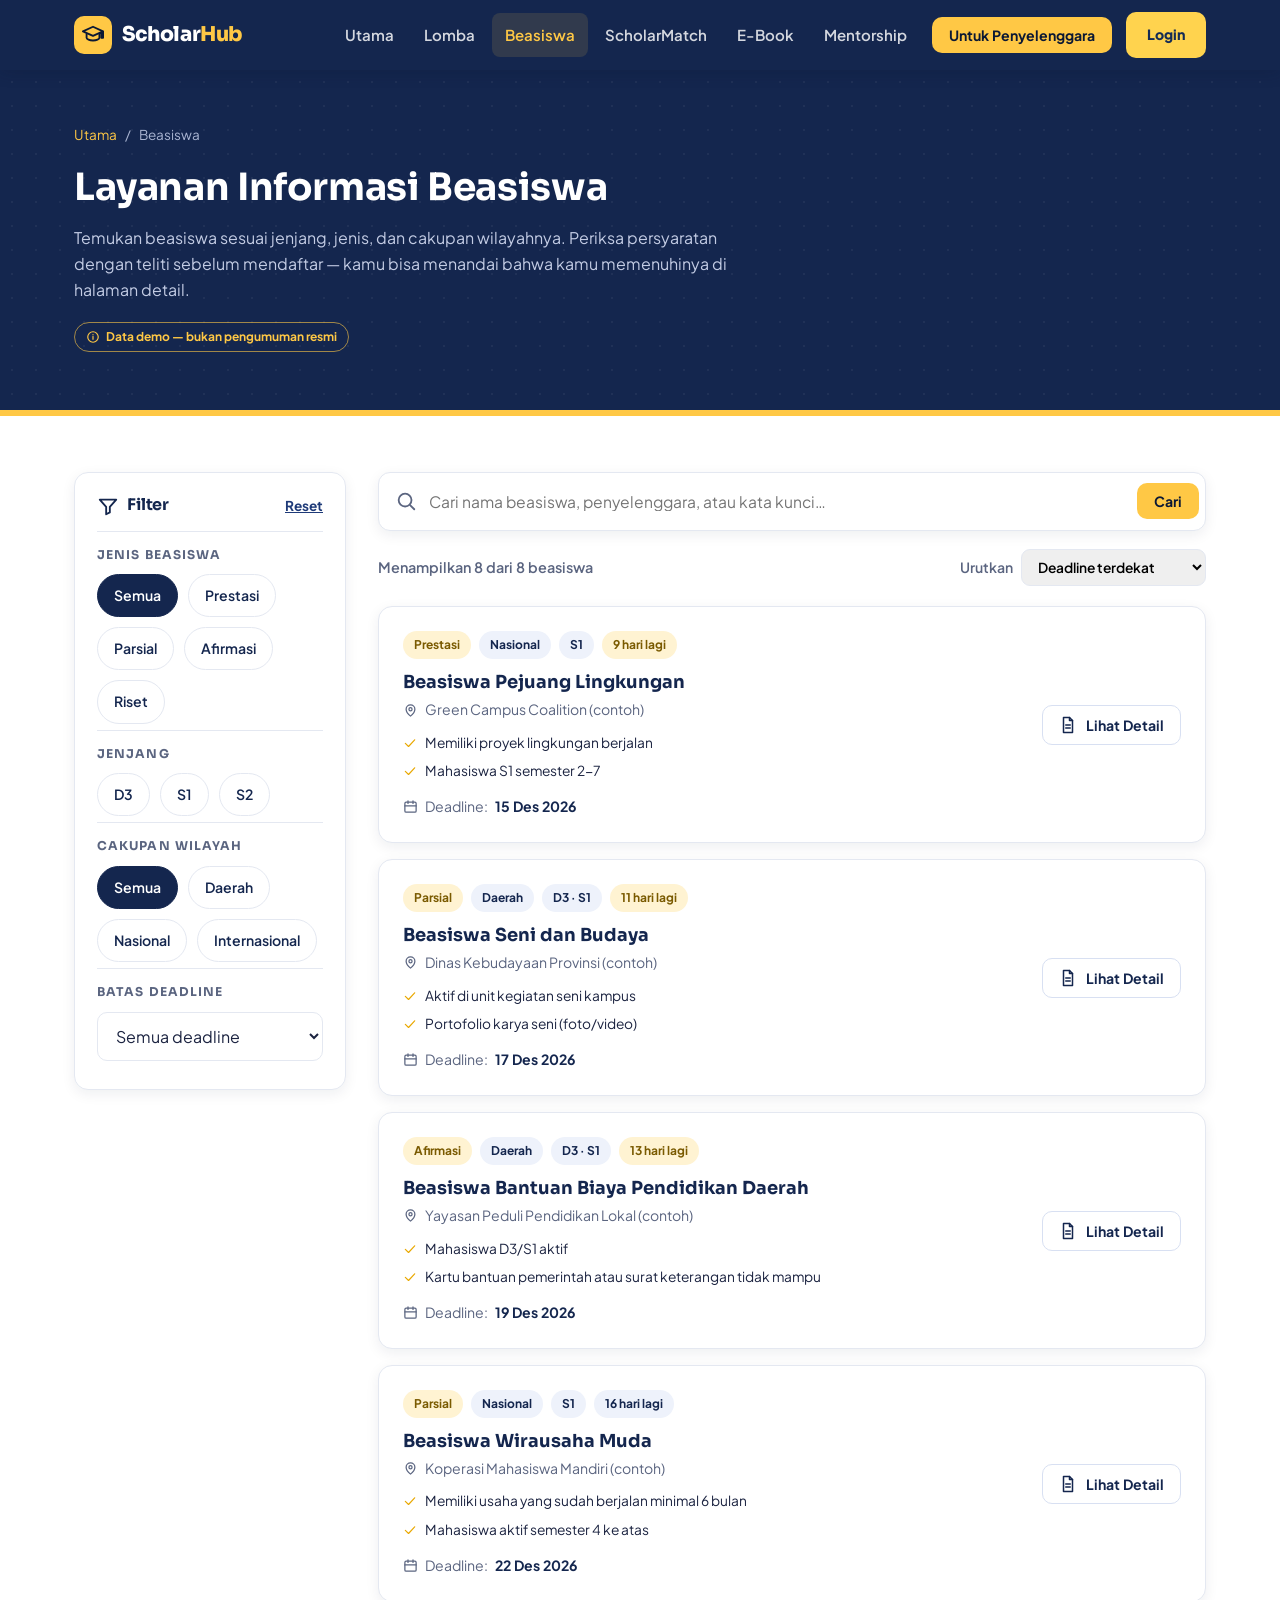
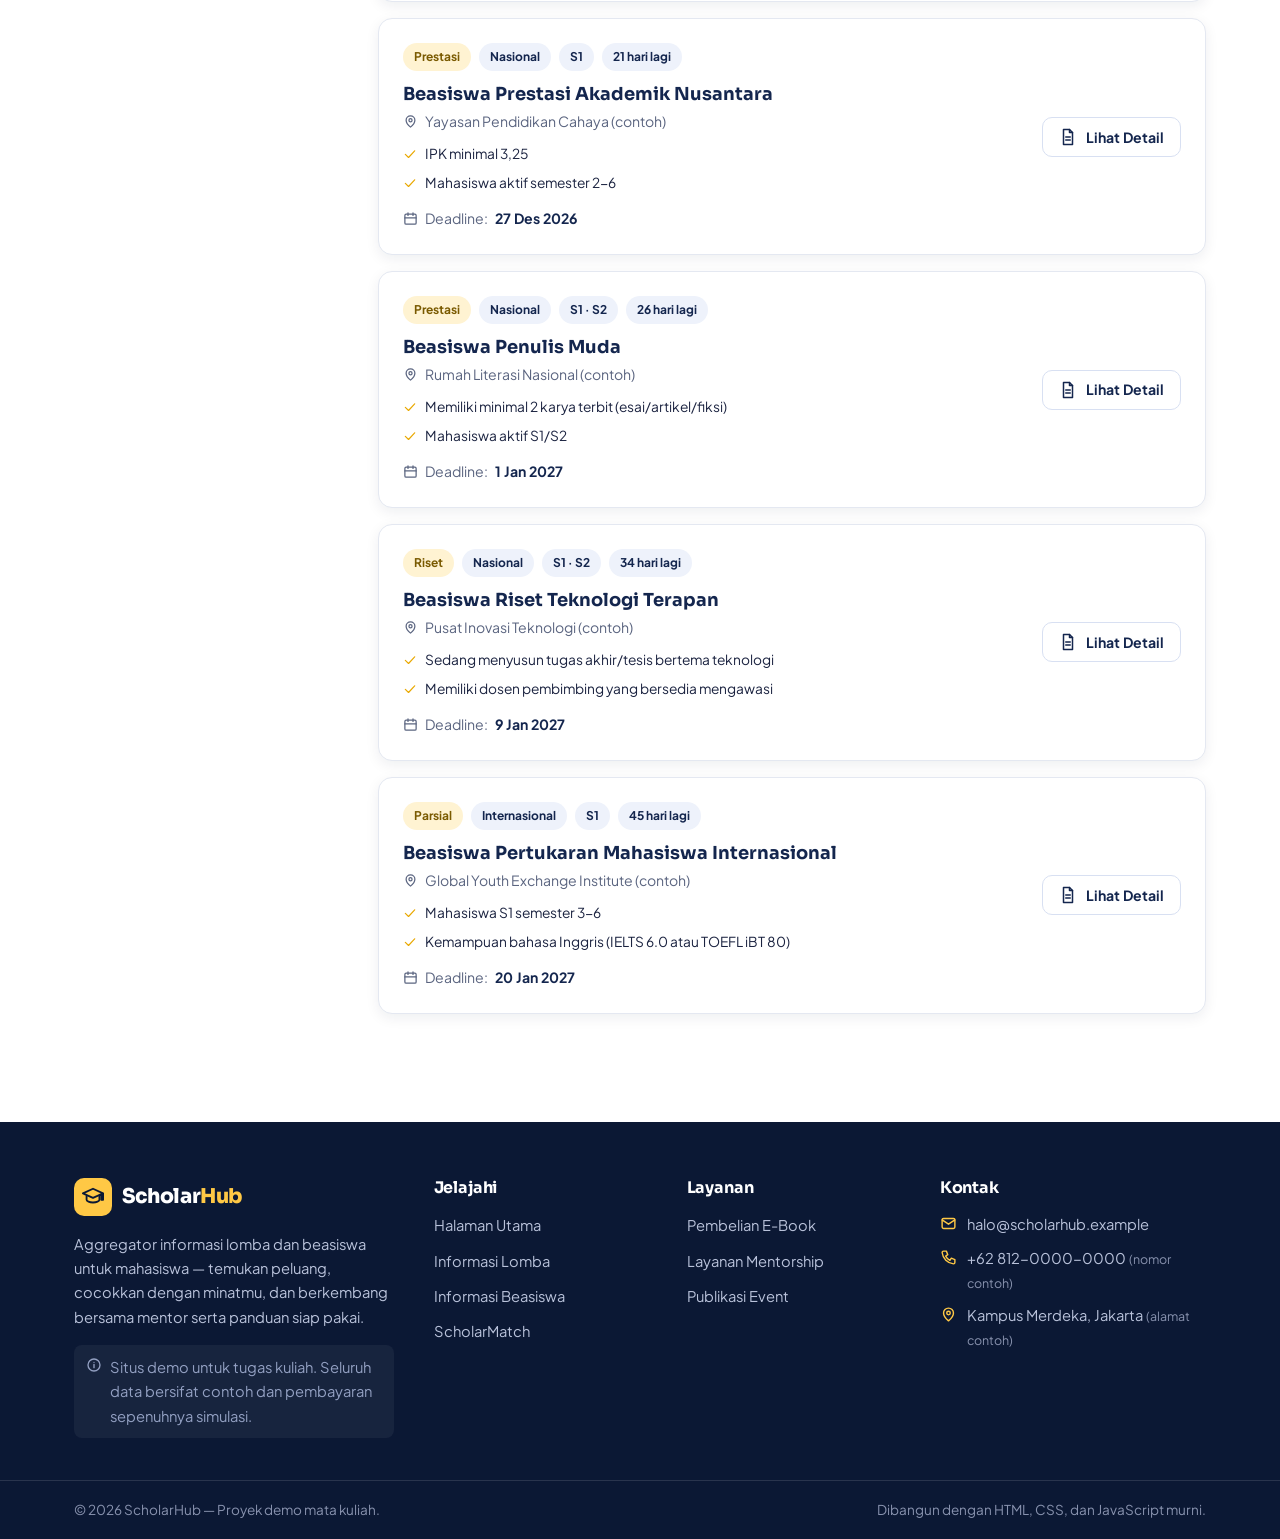
==== commit e9c990d3: "update fitur" ====
--- a/beasiswa.html
+++ b/beasiswa.html
@@ -8,6 +8,9 @@
     <meta name="description" content="Katalog beasiswa untuk mahasiswa dengan pencarian dan filter.">
     <link rel="preconnect" href="https://fonts.googleapis.com">
     <link rel="preconnect" href="https://fonts.gstatic.com" crossorigin>
+    <link rel="stylesheet" href="css/navbar-auth.css">
+    <script src="js/auth.js" defer></script>
+    <script src="js/navbar-auth.js" defer></script>
     <link
         href="https://fonts.googleapis.com/css2?family=Sora:wght@600;700;800&family=Plus+Jakarta+Sans:wght@400;500;600;700&display=swap"
         rel="stylesheet">
--- a/css/navbar-auth.css
+++ b/css/navbar-auth.css
@@ -0,0 +1,116 @@
+/* Tombol autentikasi navbar ScholarHub */
+.sch-auth-nav {
+  display: inline-flex;
+  align-items: center;
+  justify-content: center;
+  gap: 10px;
+  margin-left: 14px;
+  flex-wrap: wrap;
+}
+
+.sch-auth-user {
+  max-width: 180px;
+  overflow: hidden;
+  color: var(--navy, #142b55);
+  font-size: .88rem;
+  font-weight: 600;
+  text-overflow: ellipsis;
+  white-space: nowrap;
+}
+
+.sch-auth-button {
+  display: inline-flex;
+  align-items: center;
+  justify-content: center;
+  min-height: 38px;
+  padding: 9px 16px;
+  border: 1px solid transparent;
+  border-radius: 9px;
+  background: #ffd34e;
+  color: #142b55;
+  font: inherit;
+  font-size: .88rem;
+  font-weight: 800;
+  text-decoration: none;
+  cursor: pointer;
+  transition: background .15s ease, transform .15s ease;
+}
+
+.sch-auth-button:hover {
+  background: #f2c12e;
+  transform: translateY(-1px);
+}
+
+.sch-auth-logout {
+  border-color: rgba(20, 43, 85, .18);
+}
+
+@media (max-width: 640px) {
+  .sch-auth-nav {
+    margin: 8px 0 0;
+  }
+
+  .sch-auth-user {
+    max-width: 130px;
+  }
+}
+
+
+/* Perapian navbar ScholarHub */
+header nav,
+nav.navbar,
+.navbar nav {
+  display: flex;
+  align-items: center;
+  justify-content: flex-start;
+  flex-wrap: nowrap;
+  gap: 24px;
+}
+
+/* Menu tidak terpotong menjadi dua baris */
+header nav a,
+nav.navbar a,
+.navbar nav a {
+  white-space: nowrap;
+  flex-shrink: 0;
+}
+
+/* Tombol Login / Logout */
+#scholarhubAuthNav {
+  display: inline-flex;
+  align-items: center;
+  justify-content: center;
+  gap: 10px;
+  margin-left: 10px;
+  flex-shrink: 0;
+  white-space: nowrap;
+}
+
+#scholarhubAuthNav .sch-auth-button {
+  min-height: 42px;
+  padding: 10px 20px;
+  border-radius: 10px;
+  white-space: nowrap;
+}
+
+/* Nama pengguna tidak membuat navbar melebar */
+#scholarhubAuthNav .sch-auth-user {
+  max-width: 130px;
+  overflow: hidden;
+  text-overflow: ellipsis;
+  white-space: nowrap;
+}
+
+/* Responsif untuk layar kecil */
+@media (max-width: 900px) {
+  header nav,
+  nav.navbar,
+  .navbar nav {
+    gap: 14px;
+    flex-wrap: wrap;
+  }
+
+  #scholarhubAuthNav {
+    margin-left: 0;
+  }
+}
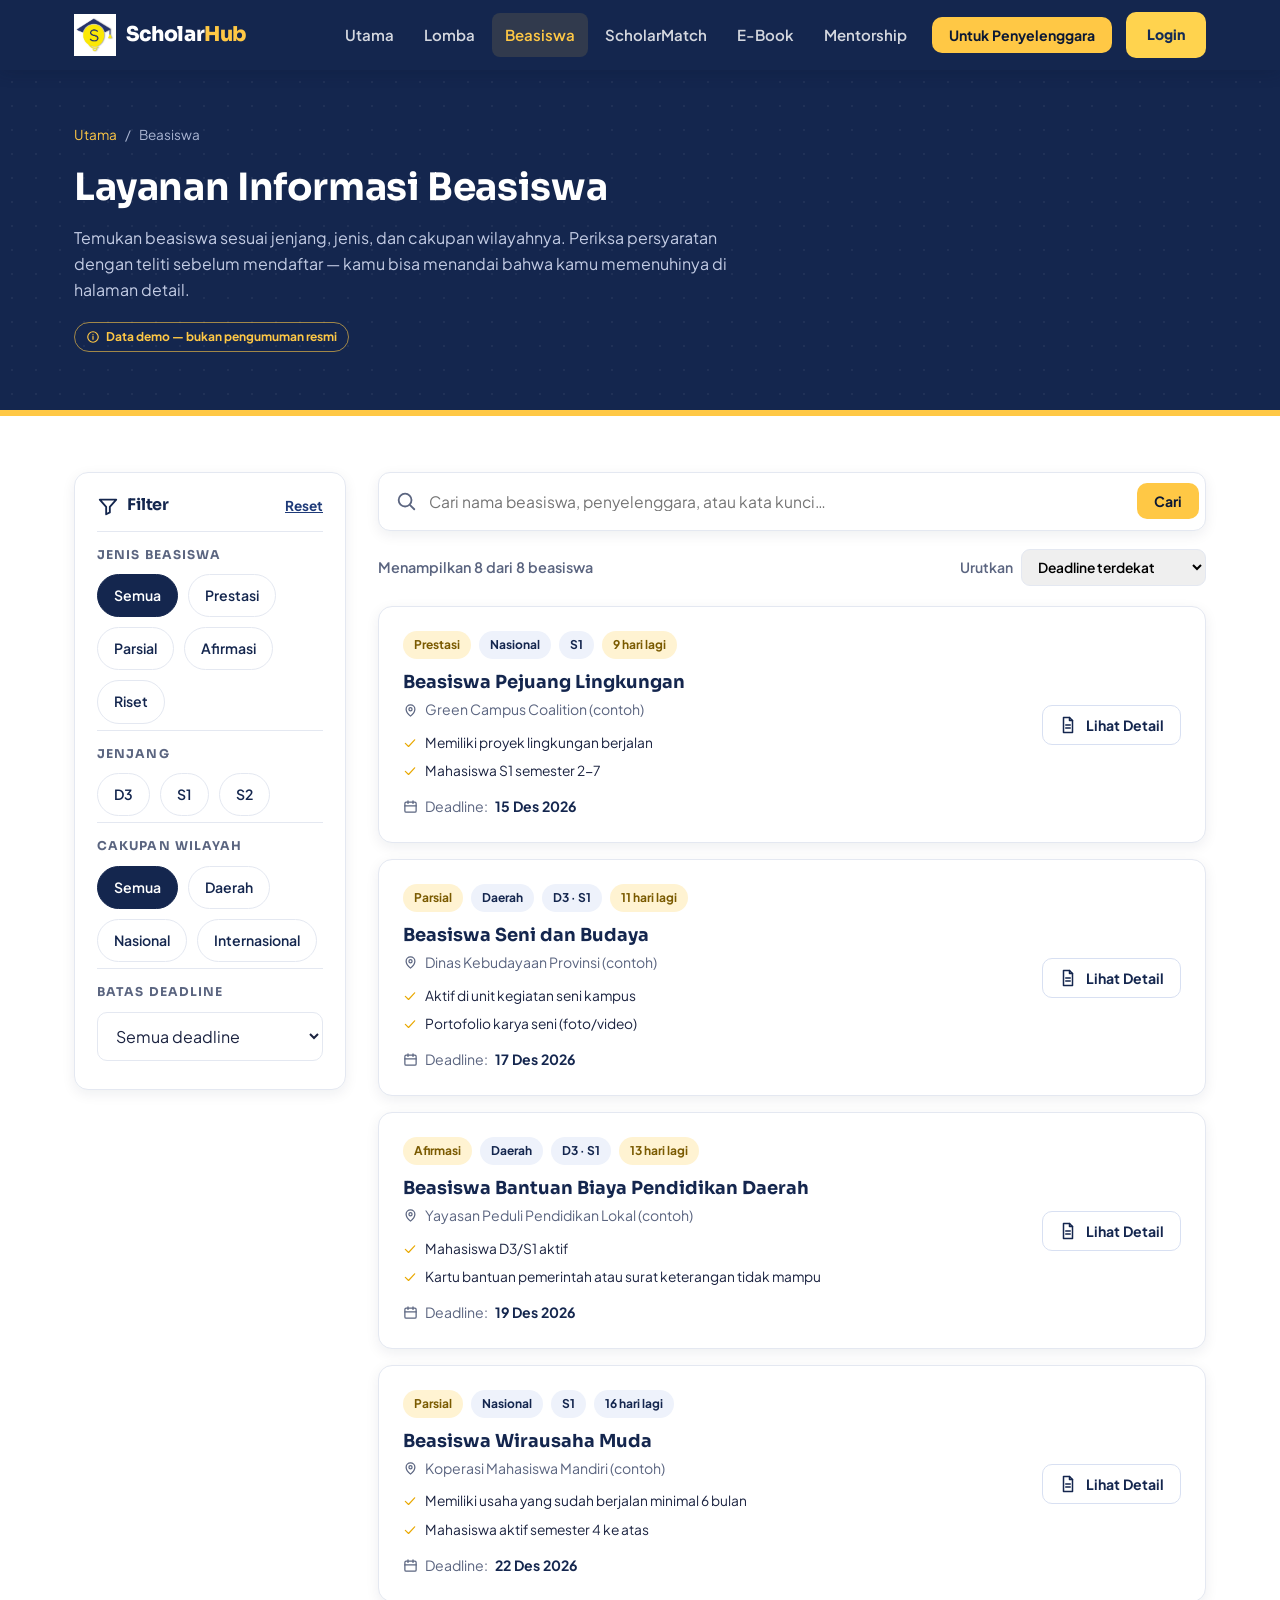
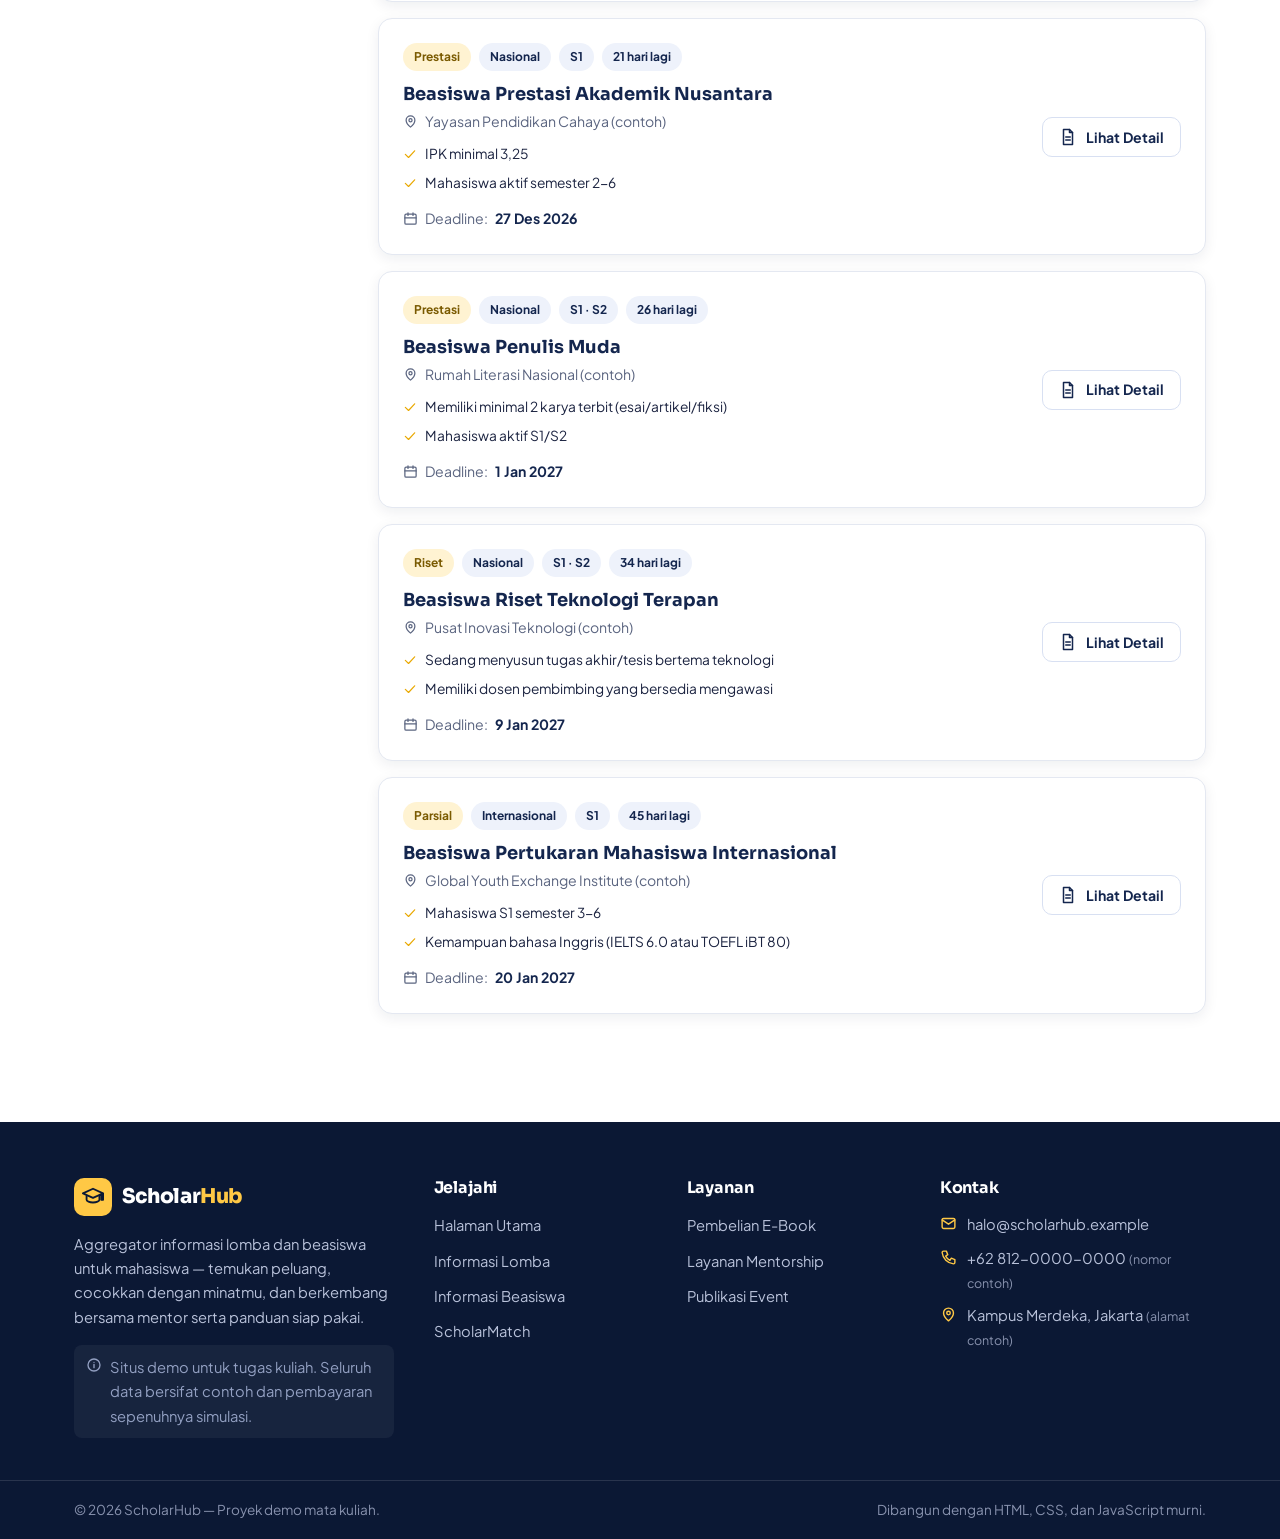
==== commit 0298b923: "update logo" ====
--- a/beasiswa.html
+++ b/beasiswa.html
@@ -22,9 +22,7 @@
     <header class="site-header">
         <div class="container nav-inner">
             <a class="brand" href="index.html">
-                <span class="brand-mark"><svg class="icon">
-                        <use href="#i-cap"></use>
-                    </svg></span>
+                <img src="assets/images/scholarhub-logo.png" alt="Logo ScholarHub" class="brand-logo">
                 <span class="brand-text">Scholar<em>Hub</em></span>
             </a>
             <button class="nav-toggle" id="navToggle" aria-label="Buka menu navigasi" aria-expanded="false">
--- a/css/style.css
+++ b/css/style.css
@@ -307,6 +307,34 @@
 }
 
 /* Navbar */
+
+
+/* Logo ScholarHub */
+.brand {
+    display: inline-flex;
+    align-items: center;
+    gap: 9px;
+    flex-shrink: 0;
+    text-decoration: none;
+}
+
+.brand-logo {
+    width: 42px;
+    height: 42px;
+    object-fit: contain;
+    display: block;
+}
+
+.brand-text {
+    white-space: nowrap;
+    font-size: 22px;
+    font-weight: 800;
+}
+
+.brand-text em {
+    font-style: normal;
+}
+
 .site-header {
     position: sticky;
     top: 0;
@@ -429,6 +457,7 @@
         justify-content: center
     }
 }
+
 
 /* Page hero (halaman layanan) */
 .page-hero {
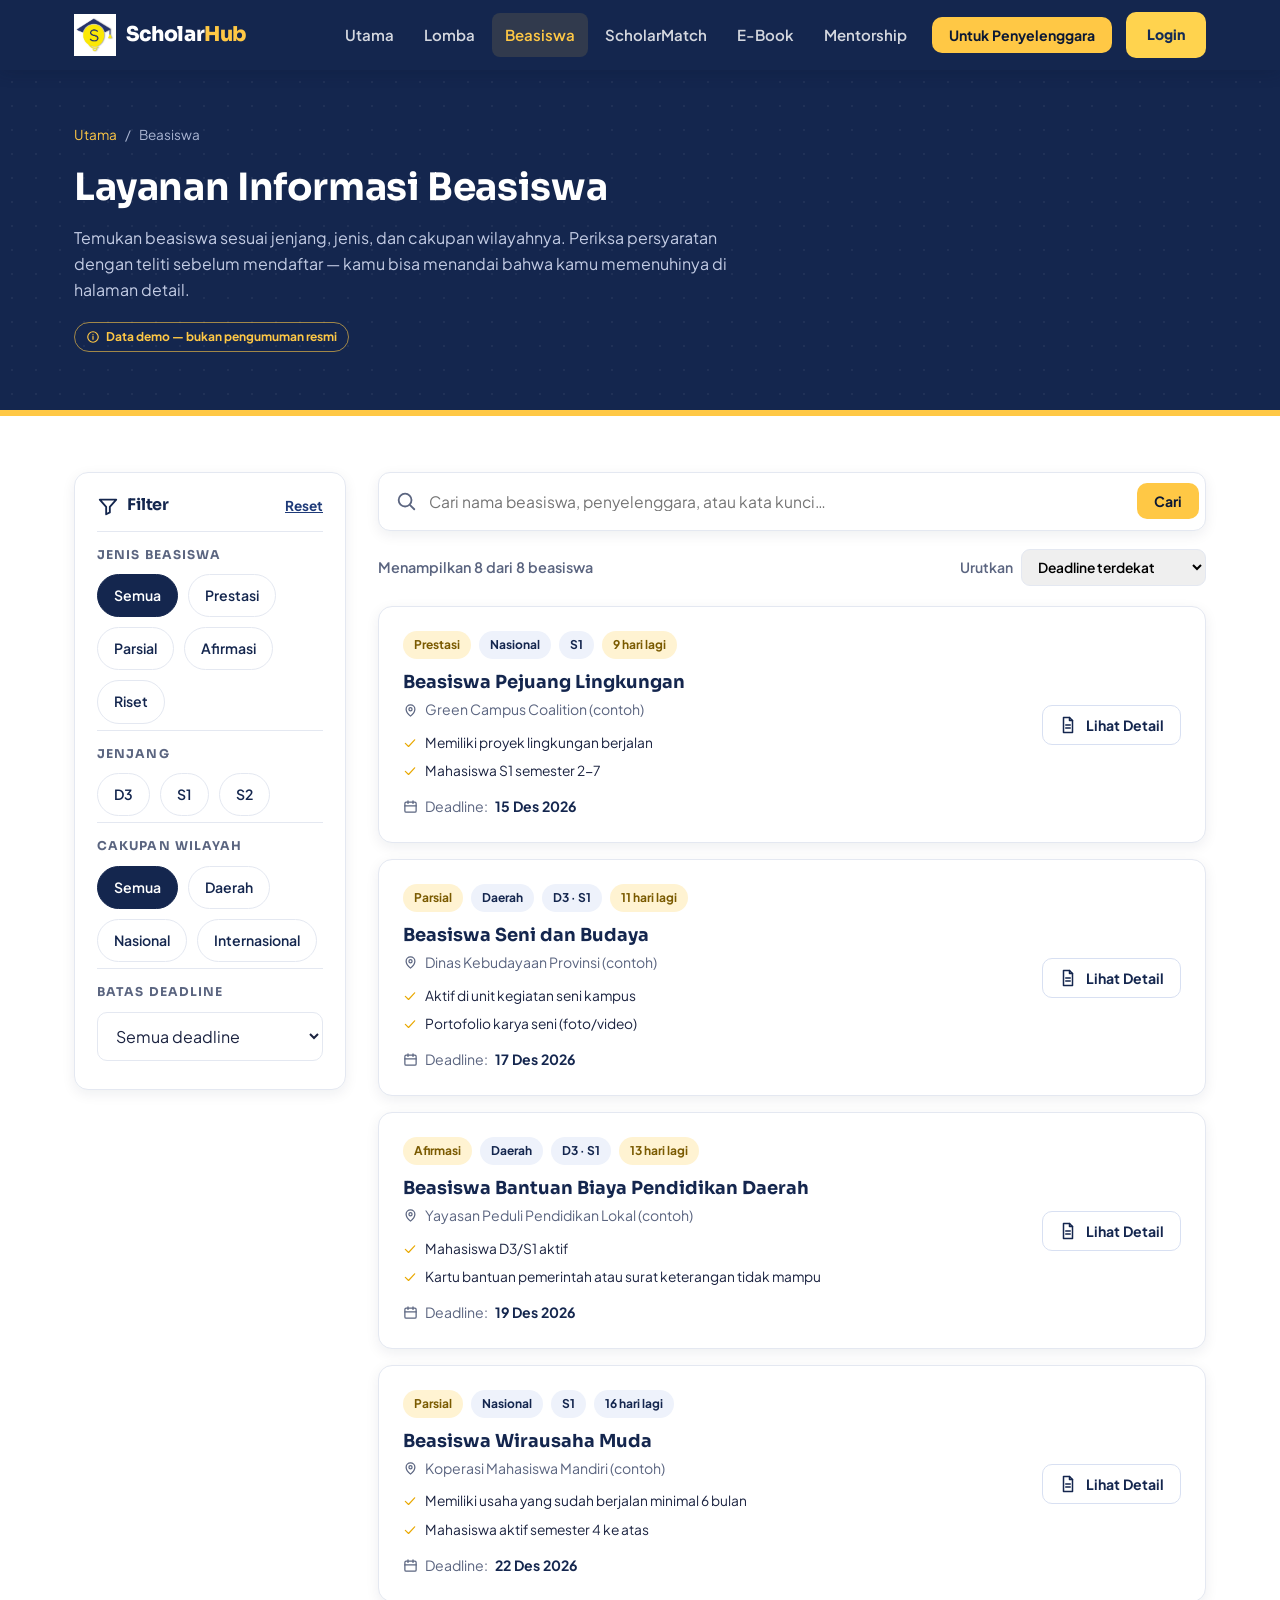
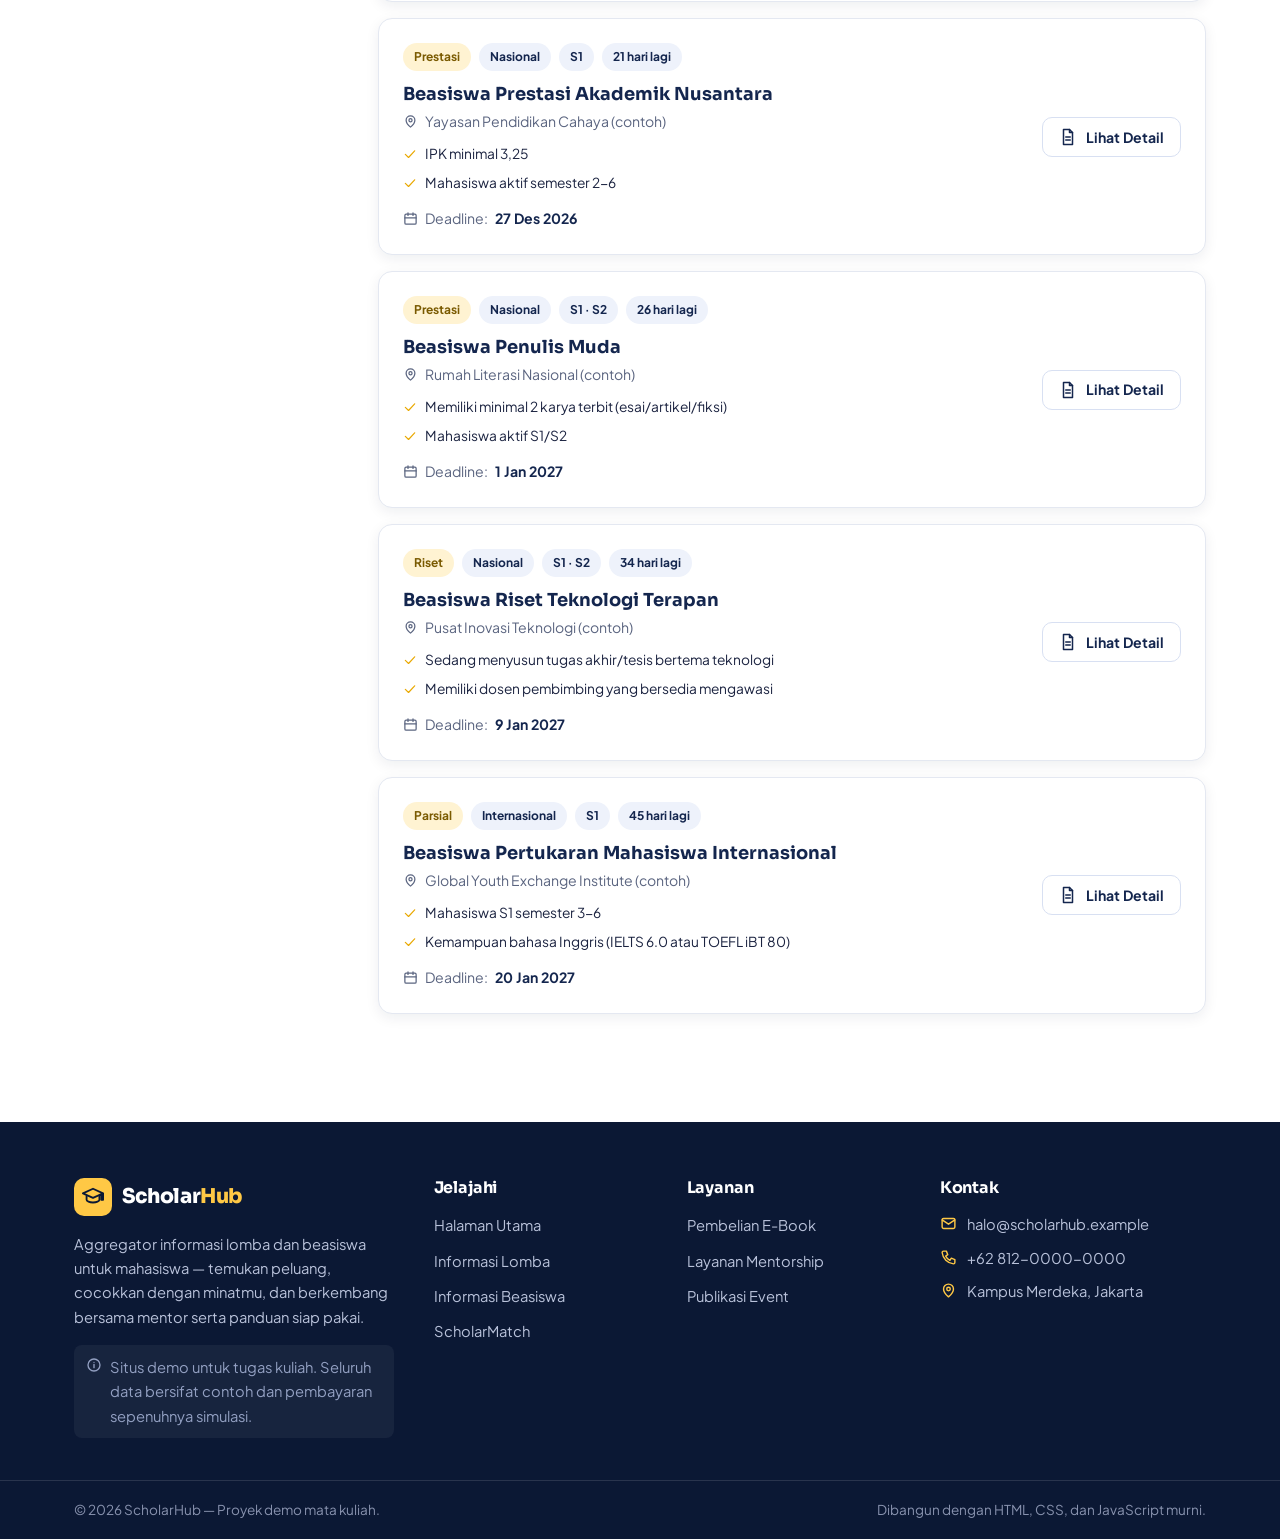
==== commit f0bda2b2: "update" ====
--- a/beasiswa.html
+++ b/beasiswa.html
@@ -204,12 +204,12 @@
                     <li><svg class="icon">
                             <use href="#i-phone"></use>
                         </svg>
-                        <span>+62 812-0000-0000 <em>(nomor contoh)</em></span>
+                        <span>+62 812-0000-0000 <em></em></span>
                     </li>
                     <li><svg class="icon">
                             <use href="#i-map-pin"></use>
                         </svg>
-                        <span>Kampus Merdeka, Jakarta <em>(alamat contoh)</em></span>
+                        <span>Kampus Merdeka, Jakarta <em></em></span>
                     </li>
                 </ul>
             </div>
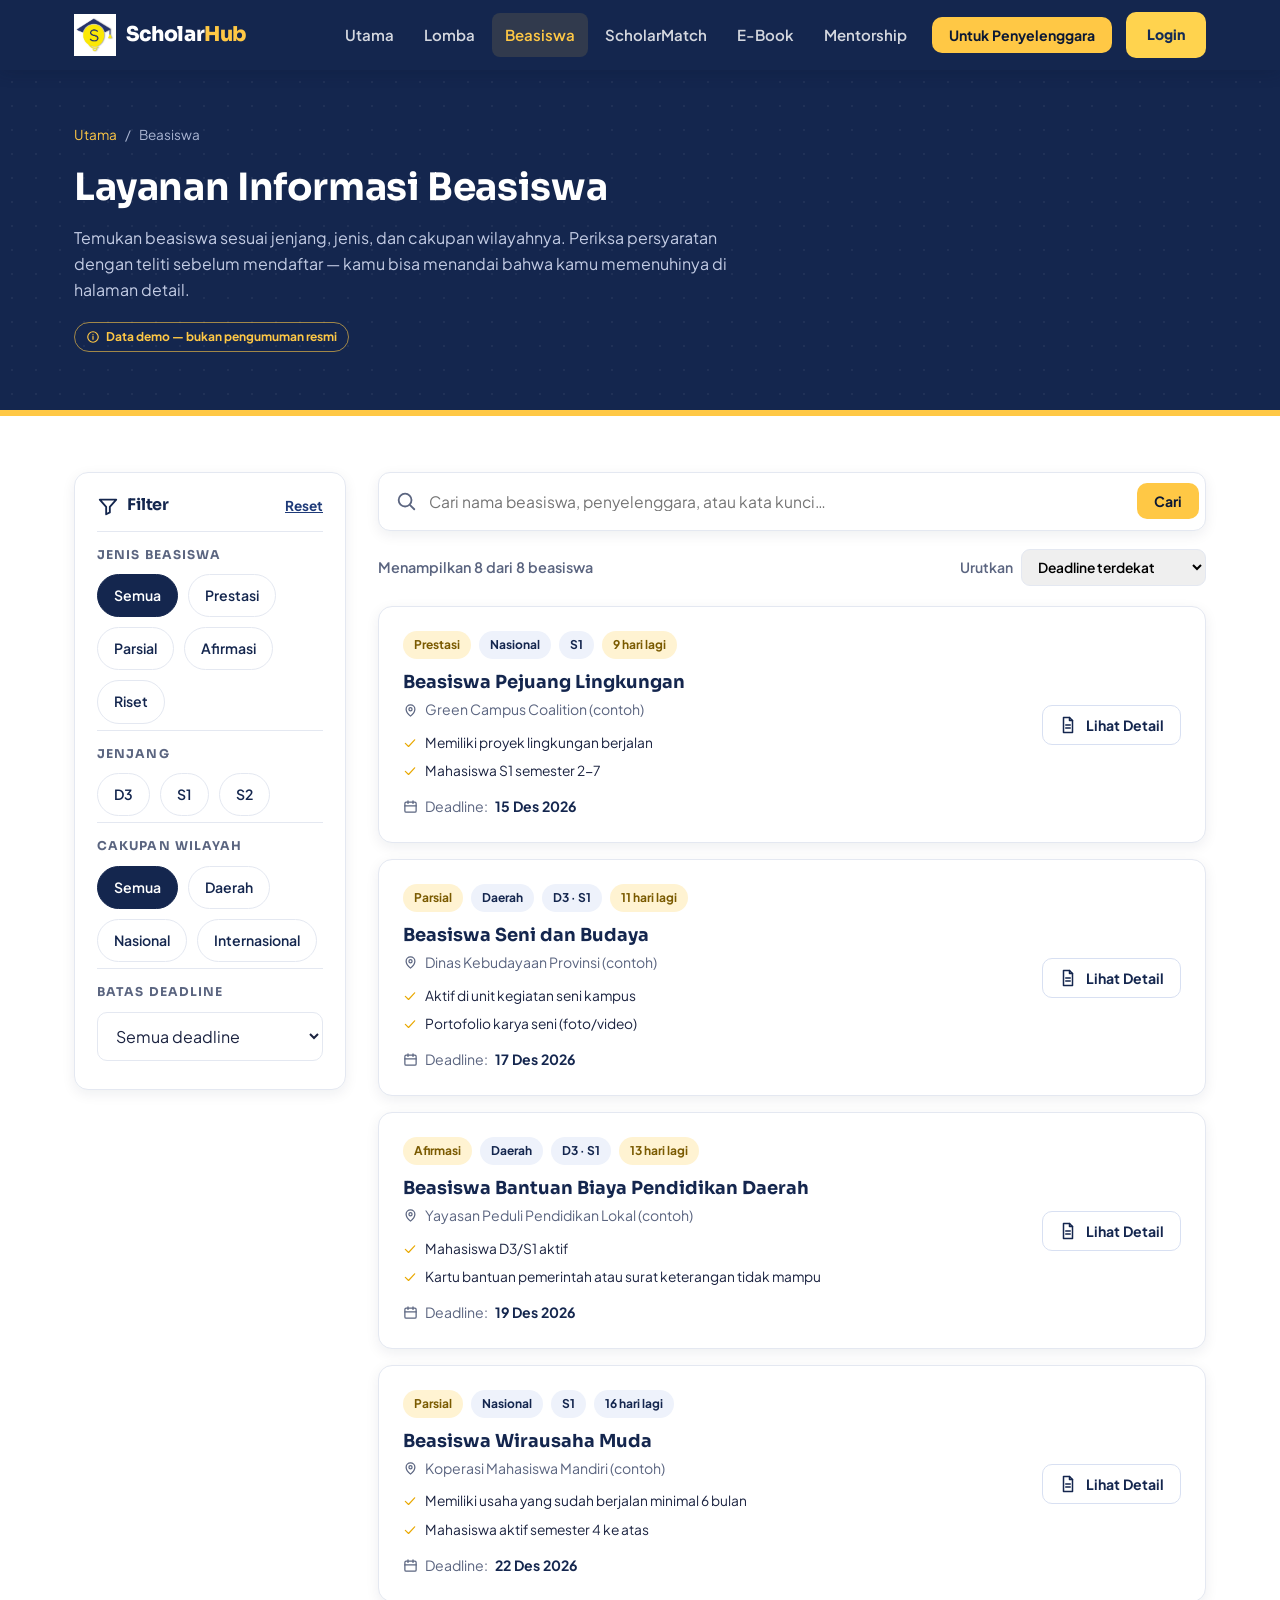
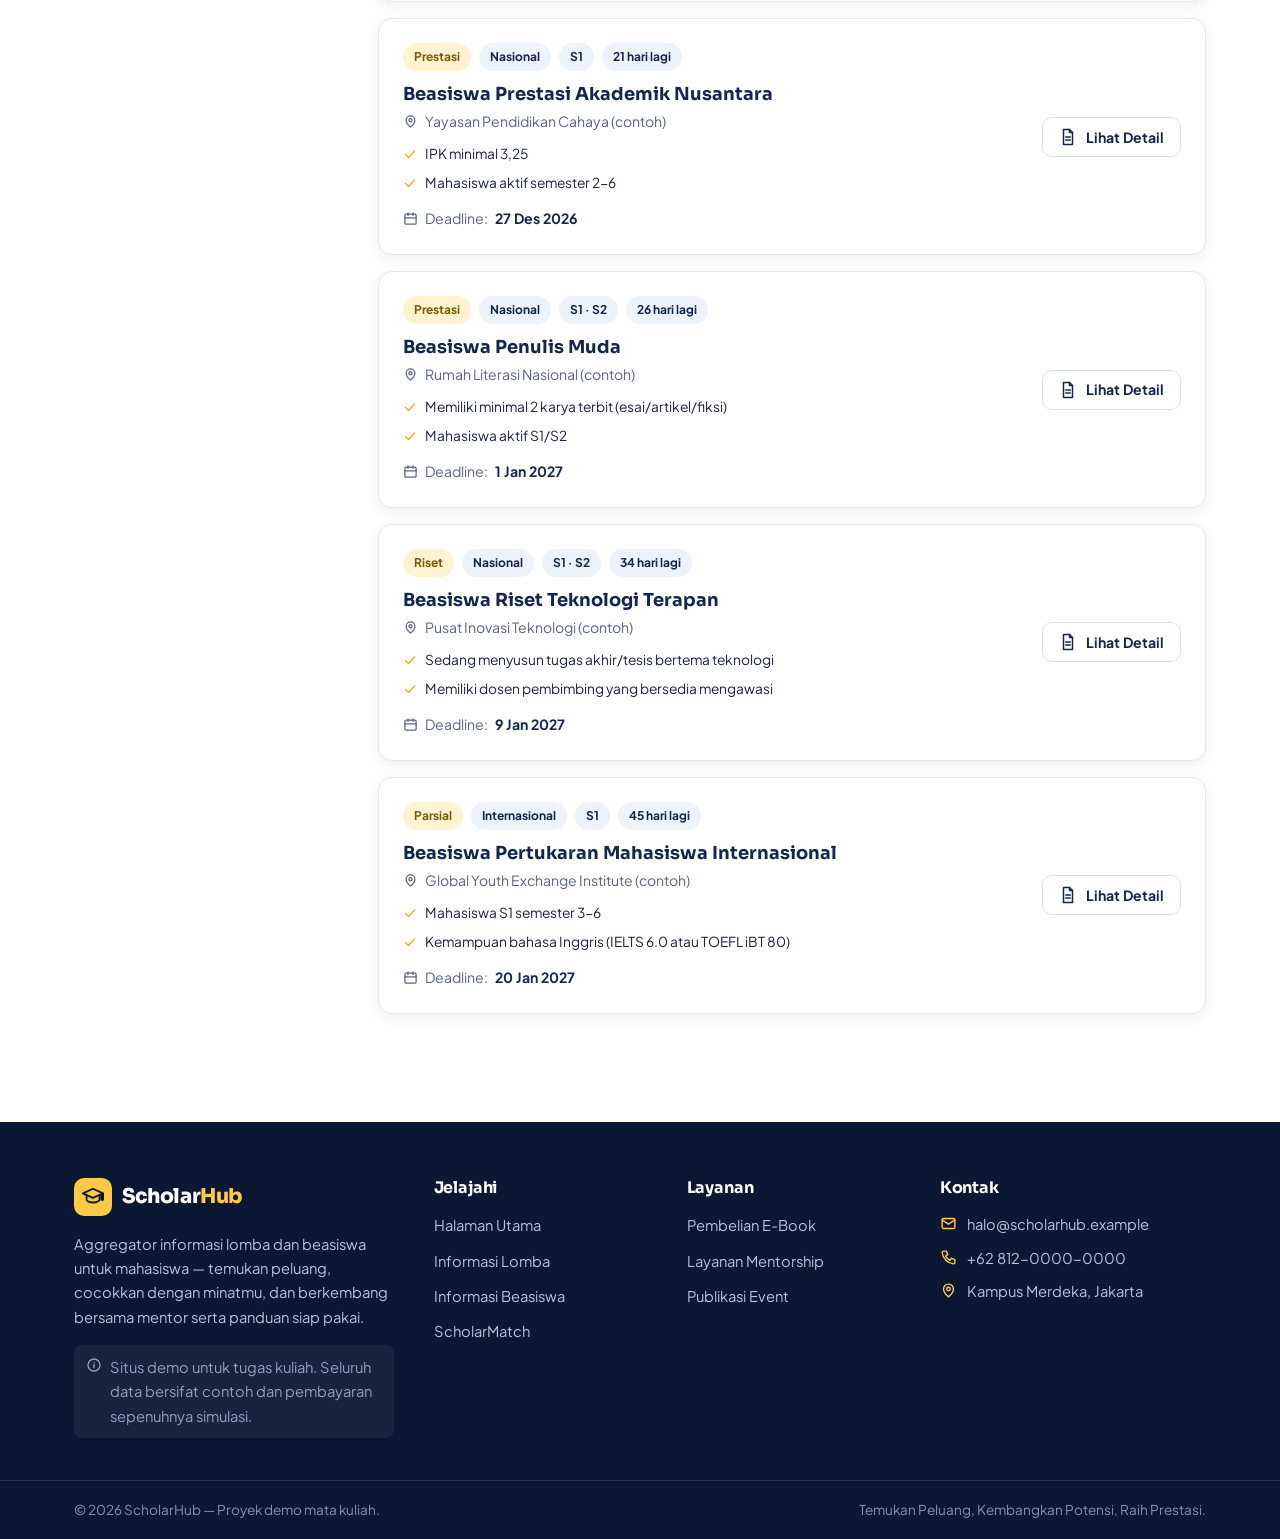
==== commit dfae7ae8: "update" ====
--- a/beasiswa.html
+++ b/beasiswa.html
@@ -217,7 +217,7 @@
         <div class="footer-bottom">
             <div class="container">
                 <span>© <span data-year>2025</span> ScholarHub — Proyek demo mata kuliah.</span>
-                <span>Dibangun dengan HTML, CSS, dan JavaScript murni.</span>
+                <span>Temukan Peluang, Kembangkan Potensi, Raih Prestasi.</span>
             </div>
         </div>
     </footer>
